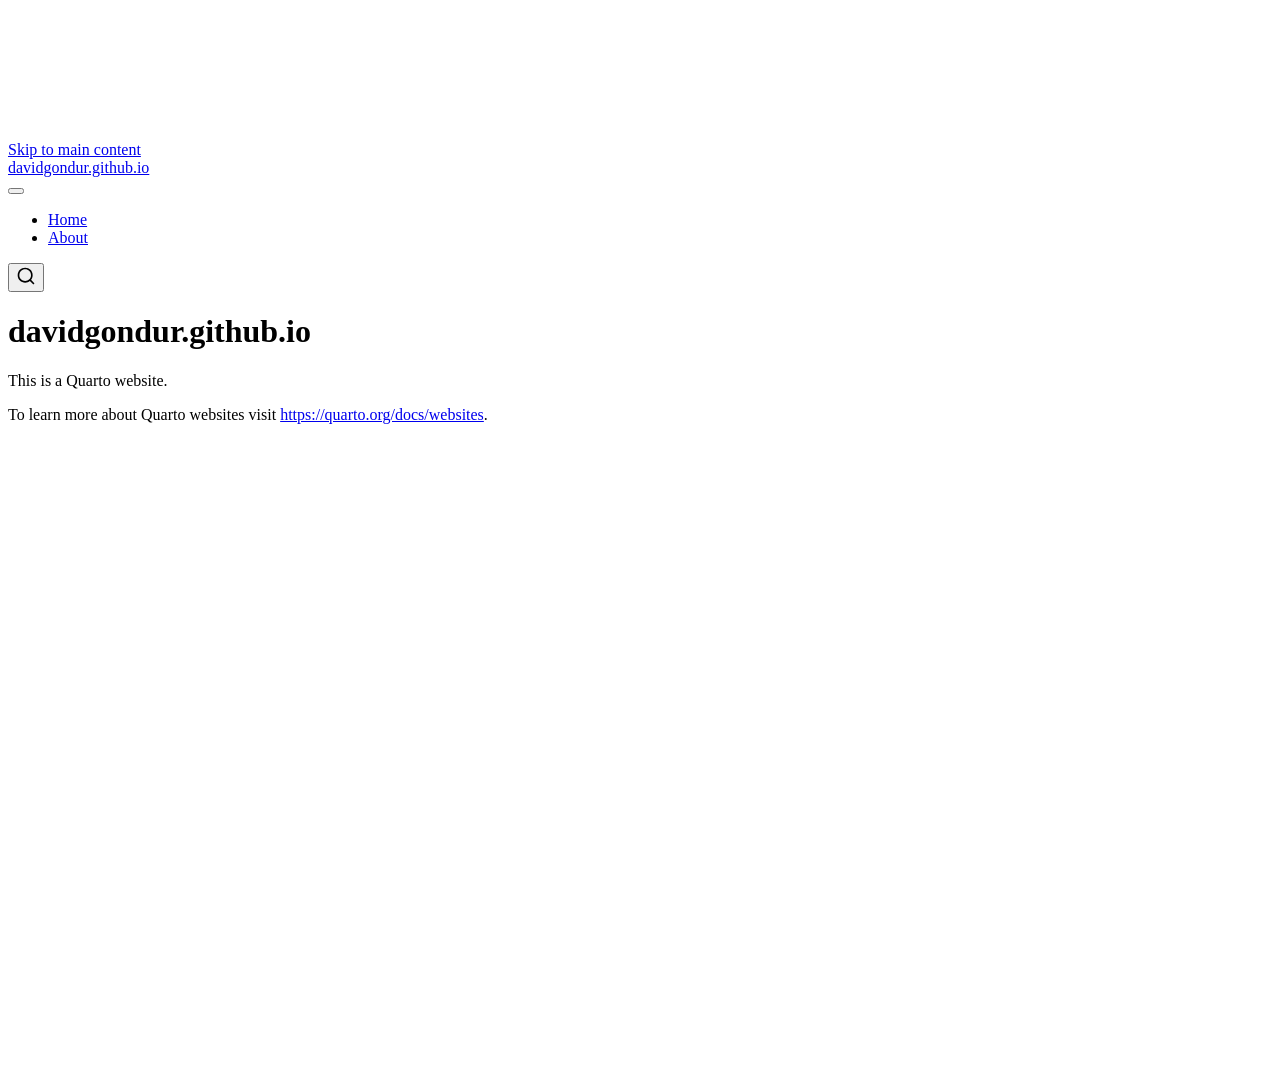
==== index.html @ 64de1daa "Built site for gh-pages" ====
<!DOCTYPE html>
<html xmlns="http://www.w3.org/1999/xhtml" lang="en" xml:lang="en"><head>

<meta charset="utf-8">
<meta name="generator" content="quarto-1.11.9">

<meta name="viewport" content="width=device-width, initial-scale=1.0, user-scalable=yes">


<title>davidgondur.github.io</title>
<style>
/* Default styles provided by pandoc.
** See https://pandoc.org/MANUAL.html#variables-for-html for config info.
*/
span.smallcaps{font-variant: small-caps;}
div.columns{display: flex; gap: 1.5em;}
div.column{flex: auto;}
@media screen {
div.columns{gap: min(4vw, 1.5em);}
div.column{overflow-x: auto;}
}
div.hanging-indent{margin-left: 1.5em; text-indent: -1.5em;}
ul.task-list{list-style: none;}
ul.task-list li input[type="checkbox"] {
  width: 0.8em;
  margin: 0 0.8em 0.2em -1em; /* quarto-specific, see https://github.com/quarto-dev/quarto-cli/issues/4556 */ 
  vertical-align: middle;
}
</style>


<script src="site_libs/quarto-nav/quarto-nav.js"></script>
<script src="site_libs/quarto-nav/headroom.min.js"></script>
<script src="site_libs/clipboard/clipboard.min.js"></script>
<script src="site_libs/quarto-search/autocomplete.umd.js"></script>
<script src="site_libs/quarto-search/fuse.min.js"></script>
<script src="site_libs/quarto-search/quarto-search.js"></script>
<meta name="quarto:offset" content="./">
<script src="site_libs/quarto-html/quarto.js" type="module"></script>
<script src="site_libs/quarto-html/tabsets/tabsets.js" type="module"></script>
<script src="site_libs/quarto-html/scrollable-regions/scrollable-regions.js" type="module"></script>
<script src="site_libs/quarto-html/popper.min.js"></script>
<script src="site_libs/quarto-html/tippy.umd.min.js"></script>
<script src="site_libs/quarto-html/anchor.min.js"></script>
<link href="site_libs/quarto-html/tippy.css" rel="stylesheet">
<link href="site_libs/quarto-html/quarto-syntax-highlighting-63b5708e65d6cd79cd7618c58d0c21e7.css" rel="stylesheet" id="quarto-text-highlighting-styles">
<script src="site_libs/bootstrap/bootstrap.min.js"></script>
<link href="site_libs/bootstrap/bootstrap-icons.css" rel="stylesheet">
<link href="site_libs/bootstrap/bootstrap-48eea8e06ff06eb442a2daacfce5ac08.min.css" rel="stylesheet" append-hash="true" id="quarto-bootstrap" data-mode="light">
<script id="quarto-search-options" type="application/json">{
  "location": "navbar",
  "copy-button": false,
  "collapse-after": 3,
  "panel-placement": "end",
  "type": "overlay",
  "limit": 50,
  "keyboard-shortcut": [
    "f",
    "/",
    "s"
  ],
  "show-item-context": false,
  "language": {
    "search-no-results-text": "No results",
    "search-matching-documents-text": "matching documents",
    "search-copy-link-title": "Copy link to search",
    "search-hide-matches-text": "Hide additional matches",
    "search-more-match-text": "more match in this document",
    "search-more-matches-text": "more matches in this document",
    "search-clear-button-title": "Clear",
    "search-text-placeholder": "",
    "search-detached-cancel-button-title": "Cancel",
    "search-submit-button-title": "Submit",
    "search-label": "Search"
  }
}</script>


<link rel="stylesheet" href="styles.css">
</head>

<body class="nav-fixed quarto-light"><a id="quarto-skip-link" class="visually-hidden-focusable" href="#quarto-document-content">Skip to main content</a>

<div id="quarto-search-results"></div>
  <header id="quarto-header" class="headroom fixed-top">
    <nav class="navbar navbar-expand-lg " data-bs-theme="dark" aria-label="Site">
      <div class="navbar-container container-fluid">
      <div class="navbar-brand-container mx-auto">
    <a class="navbar-brand" href="./index.html">
    <span class="navbar-title">davidgondur.github.io</span>
    </a>
  </div>
          <button class="navbar-toggler" type="button" data-bs-toggle="collapse" data-bs-target="#navbarCollapse" aria-controls="navbarCollapse" aria-expanded="false" aria-label="Toggle navigation" onclick="if (window.quartoToggleHeadroom) { window.quartoToggleHeadroom(); }">
  <span class="navbar-toggler-icon"></span>
</button>
          <div class="collapse navbar-collapse" id="navbarCollapse">
            <ul class="navbar-nav navbar-nav-scroll me-auto">
  <li class="nav-item">
    <a class="nav-link active" href="./index.html" aria-current="page"> 
<span class="menu-text">Home</span></a>
  </li>  
  <li class="nav-item">
    <a class="nav-link" href="./about.html"> 
<span class="menu-text">About</span></a>
  </li>  
</ul>
          </div> <!-- /navcollapse -->
            <div class="quarto-navbar-tools">
</div>
            <div id="quarto-search" class="" title="Search"></div>
      </div> <!-- /container-fluid -->
    </nav>
</header>
<!-- content -->
<div id="quarto-content" class="quarto-container page-columns page-rows-contents page-layout-article page-navbar">
<!-- sidebar -->
<!-- margin-sidebar -->
    <div id="quarto-margin-sidebar" class="sidebar margin-sidebar zindex-bottom">
        
    </div>
<!-- main -->
<main class="content" id="quarto-document-content" tabindex="-1">

<header id="title-block-header" class="quarto-title-block default">
<div class="quarto-title">
<h1 class="title">davidgondur.github.io</h1>
</div>



<div class="quarto-title-meta">

    
  
    
  </div>
  


</header>


<p>This is a Quarto website.</p>
<p>To learn more about Quarto websites visit <a href="https://quarto.org/docs/websites" class="uri">https://quarto.org/docs/websites</a>.</p>



</main> <!-- /main -->
<script id="quarto-html-after-body" type="application/javascript">
  window.document.addEventListener("DOMContentLoaded", function (event) {
    const icon = "";
    const anchorJS = new window.AnchorJS();
    anchorJS.options = {
      placement: 'right',
      icon: icon
    };
    anchorJS.add('.anchored');
    const isCodeAnnotation = (el) => {
      for (const clz of el.classList) {
        if (clz.startsWith('code-annotation-')) {                     
          return true;
        }
      }
      return false;
    }
    const onCopySuccess = function(e) {
      // button target
      const button = e.trigger;
      // don't keep focus
      button.blur();
      // flash "checked"
      button.classList.add('code-copy-button-checked');
      var currentTitle = button.getAttribute("title");
      button.setAttribute("title", "Copied!");
      let tooltip;
      if (window.bootstrap) {
        button.setAttribute("data-bs-toggle", "tooltip");
        button.setAttribute("data-bs-placement", "left");
        button.setAttribute("data-bs-title", "Copied!");
        tooltip = new bootstrap.Tooltip(button, 
          { trigger: "manual", 
            customClass: "code-copy-button-tooltip",
            offset: [0, -8]});
        tooltip.show();    
      }
      setTimeout(function() {
        if (tooltip) {
          tooltip.hide();
          button.removeAttribute("data-bs-title");
          button.removeAttribute("data-bs-toggle");
          button.removeAttribute("data-bs-placement");
        }
        button.setAttribute("title", currentTitle);
        button.classList.remove('code-copy-button-checked');
      }, 1000);
      // clear code selection
      e.clearSelection();
    }
    const getTextToCopy = function(trigger) {
      const outerScaffold = trigger.parentElement.cloneNode(true);
      const codeEl = outerScaffold.querySelector('code');
      for (const childEl of codeEl.children) {
        if (isCodeAnnotation(childEl)) {
          childEl.remove();
        }
      }
      return codeEl.innerText;
    }
    const clipboard = new window.ClipboardJS('.code-copy-button:not([data-in-quarto-modal])', {
      text: getTextToCopy
    });
    clipboard.on('success', onCopySuccess);
    if (window.document.getElementById('quarto-embedded-source-code-modal')) {
      const clipboardModal = new window.ClipboardJS('.code-copy-button[data-in-quarto-modal]', {
        text: getTextToCopy,
        container: window.document.getElementById('quarto-embedded-source-code-modal')
      });
      clipboardModal.on('success', onCopySuccess);
    }
      var localhostRegex = new RegExp(/^(?:http|https):\/\/localhost\:?[0-9]*\//);
      var mailtoRegex = new RegExp(/^mailto:/);
        var filterRegex = new RegExp("https:\/\/davidgondur\.github\.io\/");
      var isInternal = (href) => {
          return filterRegex.test(href) || localhostRegex.test(href) || mailtoRegex.test(href);
      }
      // Inspect non-navigation links and adorn them if external
      window.quartoDecorateExternalLinks = function (root) {
     var links = (root || window.document).querySelectorAll('a[href]:not(.nav-link):not(.navbar-brand):not(.toc-action):not(.sidebar-link):not(.sidebar-item-toggle):not(.pagination-link):not(.no-external):not([aria-hidden]):not(.dropdown-item):not(.quarto-navigation-tool):not(.about-link)');
      for (var i=0; i<links.length; i++) {
        const link = links[i];
        if (!isInternal(link.href)) {
          // undo the damage that might have been done by quarto-nav.js in the case of
          // links that we want to consider external
          if (link.dataset.originalHref !== undefined) {
            link.href = link.dataset.originalHref;
          }
          if (!link.classList.contains('no-external-icon')) {
          }
        }
      }
      };
      window.quartoDecorateExternalLinks(window.document);
    // Esc closes the popup (WCAG 1.4.13) and focus leaving both trigger and
    // popup closes it (WCAG 2.4.11); tippy handles neither for interactive popups.
    const hideOnEscAndFocusOut = {
      name: 'hideOnEscAndFocusOut',
      defaultValue: true,
      fn(instance) {
        const dismiss = () => {
          // A show scheduled by the trigger delay would otherwise reopen it
          instance.clearDelayTimeouts();
          instance.hide();
        };
        const onKeyDown = (event) => {
          if (event.key !== 'Escape') {
            return;
          }
          // Keep Esc from also reaching page handlers (e.g. reveal.js overview),
          // except an open reveal.js slide menu, which Esc should close too.
          // The menu handles keys only when its keyboard option is on.
          const menuHandlesEsc = window.Reveal?.getPlugin?.('menu')?.isOpen() &&
            window.Reveal.getConfig().menu?.keyboard !== false;
          if (!menuHandlesEsc) {
            event.stopPropagation();
          }
          if (instance.popper.contains(window.document.activeElement)) {
            // Disabled while refocusing so the focus trigger does not reopen it
            instance.disable();
            instance.reference.focus();
            instance.enable();
          }
          dismiss();
        };
        const onFocusOut = (event) => {
          const target = event.relatedTarget;
          if (target && !instance.reference.contains(target) &&
              !instance.popper.contains(target)) {
            dismiss();
          }
        };
        // On the trigger too: a click trigger (code-annotations: select) has no
        // blur handling. Attached for the instance's lifetime so leaving the
        // trigger also cancels a show still pending on the trigger delay.
        instance.reference.addEventListener('focusout', onFocusOut);
        return {
          onShow() {
            window.document.addEventListener('keydown', onKeyDown, true);
            instance.popper.addEventListener('focusout', onFocusOut);
          },
          onHide() {
            window.document.removeEventListener('keydown', onKeyDown, true);
            instance.popper.removeEventListener('focusout', onFocusOut);
          },
          onDestroy() {
            instance.reference.removeEventListener('focusout', onFocusOut);
          },
        };
      },
    };
    function tippyHover(el, contentFn, onTriggerFn, onUntriggerFn) {
      const config = {
        allowHTML: true,
        maxWidth: 500,
        delay: 100,
        arrow: false,
        appendTo: function(el) {
            return el.parentElement;
        },
        interactive: true,
        interactiveBorder: 10,
        theme: 'quarto',
        placement: 'bottom-start',
        plugins: [hideOnEscAndFocusOut],
      };
      if (contentFn) {
        config.content = contentFn;
      }
      if (onTriggerFn) {
        config.onTrigger = onTriggerFn;
      }
      if (onUntriggerFn) {
        config.onUntrigger = onUntriggerFn;
      }
      window.tippy(el, config); 
    }
    const noterefs = window.document.querySelectorAll('a[role="doc-noteref"]');
    for (var i=0; i<noterefs.length; i++) {
      const ref = noterefs[i];
      tippyHover(ref, function() {
        // use id or data attribute instead here
        let href = ref.getAttribute('data-footnote-href') || ref.getAttribute('href');
        try { href = new URL(href).hash; } catch {}
        const id = href.replace(/^#\/?/, "");
        const note = window.document.getElementById(id);
        if (note) {
          return note.innerHTML;
        } else {
          return "";
        }
      });
    }
    const xrefs = window.document.querySelectorAll('a.quarto-xref');
    const processXRef = (id, note) => {
      // Strip column container classes
      const stripColumnClz = (el) => {
        el.classList.remove("page-full", "page-columns");
        if (el.children) {
          for (const child of el.children) {
            stripColumnClz(child);
          }
        }
      }
      stripColumnClz(note)
      if (id === null || id.startsWith('sec-')) {
        // Special case sections, only their first couple elements
        const container = document.createElement("div");
        if (note.children && note.children.length > 2) {
          container.appendChild(note.children[0].cloneNode(true));
          for (let i = 1; i < note.children.length; i++) {
            const child = note.children[i];
            if (child.tagName === "P" && child.innerText === "") {
              continue;
            } else {
              container.appendChild(child.cloneNode(true));
              break;
            }
          }
          if (window.Quarto?.typesetMath) {
            window.Quarto.typesetMath(container);
          }
          return container.innerHTML
        } else {
          if (window.Quarto?.typesetMath) {
            window.Quarto.typesetMath(note);
          }
          return note.innerHTML;
        }
      } else {
        // Remove any anchor links if they are present
        const anchorLink = note.querySelector('a.anchorjs-link');
        if (anchorLink) {
          anchorLink.remove();
        }
        if (window.Quarto?.typesetMath) {
          window.Quarto.typesetMath(note);
        }
        if (note.classList.contains("callout")) {
          return note.outerHTML;
        } else {
          return note.innerHTML;
        }
      }
    }
    for (var i=0; i<xrefs.length; i++) {
      const xref = xrefs[i];
      tippyHover(xref, undefined, function(instance) {
        instance.disable();
        let url = xref.getAttribute('href');
        let hash = undefined; 
        if (url.startsWith('#')) {
          hash = url;
        } else {
          try { hash = new URL(url).hash; } catch {}
        }
        if (hash) {
          const id = hash.replace(/^#\/?/, "");
          const note = window.document.getElementById(id);
          if (note !== null) {
            try {
              const html = processXRef(id, note.cloneNode(true));
              instance.setContent(html);
            } finally {
              instance.enable();
              instance.show();
            }
          } else {
            // See if we can fetch this
            fetch(url.split('#')[0])
            .then(res => res.text())
            .then(html => {
              const parser = new DOMParser();
              const htmlDoc = parser.parseFromString(html, "text/html");
              const note = htmlDoc.getElementById(id);
              if (note !== null) {
                const html = processXRef(id, note);
                instance.setContent(html);
              } 
            }).finally(() => {
              instance.enable();
              instance.show();
            });
          }
        } else {
          // See if we can fetch a full url (with no hash to target)
          // This is a special case and we should probably do some content thinning / targeting
          fetch(url)
          .then(res => res.text())
          .then(html => {
            const parser = new DOMParser();
            const htmlDoc = parser.parseFromString(html, "text/html");
            const note = htmlDoc.querySelector('main.content');
            if (note !== null) {
              // This should only happen for chapter cross references
              // (since there is no id in the URL)
              // remove the first header
              if (note.children.length > 0 && note.children[0].tagName === "HEADER") {
                note.children[0].remove();
              }
              const html = processXRef(null, note);
              instance.setContent(html);
            } 
          }).finally(() => {
            instance.enable();
            instance.show();
          });
        }
      }, function(instance) {
      });
    }
        let selectedAnnoteEl;
        const selectorForAnnotation = ( cell, annotation) => {
          let cellAttr = 'data-code-cell="' + cell + '"';
          let lineAttr = 'data-code-annotation="' +  annotation + '"';
          const selector = 'span[' + cellAttr + '][' + lineAttr + ']';
          return selector;
        }
        const selectCodeLines = (annoteEl) => {
          const doc = window.document;
          const targetCell = annoteEl.getAttribute("data-target-cell");
          const targetAnnotation = annoteEl.getAttribute("data-target-annotation");
          const annoteSpan = window.document.querySelector(selectorForAnnotation(targetCell, targetAnnotation));
          const lines = annoteSpan.getAttribute("data-code-lines").split(",");
          const lineIds = lines.map((line) => {
            return targetCell + "-" + line;
          })
          // Each band is positioned against its own containing block, which is
          // not the offsetParent of the lines, so place it from client rects.
          const placeBand = (band, firstEl, lastEl, codeBlock) => {
            const container = band.offsetParent;
            if (container === null) {
              return;
            }
            const containerRect = container.getBoundingClientRect();
            // Reveal.js scales slides with a transform, so convert client
            // pixels back to the CSS pixels of the container.
            const scale = containerRect.height / container.offsetHeight || 1;
            const firstRect = firstEl.getBoundingClientRect();
            const lastRect = lastEl.getBoundingClientRect();
            const top = (firstRect.top - containerRect.top) / scale - container.clientTop + container.scrollTop;
            const height = (lastRect.bottom - firstRect.top) / scale;
            band.style.top = top - 2 + "px";
            band.style.height = height + 4 + "px";
            if (codeBlock) {
              // Without the copy button wrapper, the containing block is wider
              // than the code block, so span the code block explicitly.
              const blockRect = codeBlock.getBoundingClientRect();
              band.style.left = (blockRect.left - containerRect.left) / scale - container.clientLeft + container.scrollLeft + "px";
              band.style.width = blockRect.width / scale + "px";
            }
          };
          if (lineIds.length > 0) {
            const el = window.document.getElementById(lineIds[0]);
            const lastEl = window.document.getElementById(lineIds[lineIds.length - 1]);
            const parent = el.parentElement.parentElement;
            // cook up a div (if necessary) and position it
            let div = window.document.getElementById("code-annotation-line-highlight");
            if (div === null) {
              div = window.document.createElement("div");
              div.setAttribute("id", "code-annotation-line-highlight");
              div.style.position = 'absolute';
              parent.appendChild(div);
            }
            placeBand(div, el, lastEl, parent.closest("div.sourceCode") || parent);
            let gutterDiv = window.document.getElementById("code-annotation-line-highlight-gutter");
            if (gutterDiv === null) {
              gutterDiv = window.document.createElement("div");
              gutterDiv.setAttribute("id", "code-annotation-line-highlight-gutter");
              gutterDiv.style.position = 'absolute';
              const codeCell = window.document.getElementById(targetCell);
              const gutter = codeCell.querySelector('.code-annotation-gutter');
              gutter.appendChild(gutterDiv);
            }
            placeBand(gutterDiv, el, lastEl);
            selectedAnnoteEl = annoteEl;
          }
        };
        const unselectCodeLines = () => {
          const elementsIds = ["code-annotation-line-highlight", "code-annotation-line-highlight-gutter"];
          elementsIds.forEach((elId) => {
            const div = window.document.getElementById(elId);
            if (div) {
              div.remove();
            }
          });
          selectedAnnoteEl = undefined;
        };
          // Handle positioning of the toggle
      window.addEventListener(
        "resize",
        throttle(() => {
          elRect = undefined;
          if (selectedAnnoteEl) {
            selectCodeLines(selectedAnnoteEl);
          }
        }, 10)
      );
      function throttle(fn, ms) {
      let throttle = false;
      let timer;
        return (...args) => {
          if(!throttle) { // first call gets through
              fn.apply(this, args);
              throttle = true;
          } else { // all the others get throttled
              if(timer) clearTimeout(timer); // cancel #2
              timer = setTimeout(() => {
                fn.apply(this, args);
                timer = throttle = false;
              }, ms);
          }
        };
      }
        // Attach click handler to the DT
        const annoteDls = window.document.querySelectorAll('dt[data-target-cell]');
        for (const annoteDlNode of annoteDls) {
          annoteDlNode.addEventListener('click', (event) => {
            const clickedEl = event.target;
            if (clickedEl !== selectedAnnoteEl) {
              unselectCodeLines();
              const activeEl = window.document.querySelector('dt[data-target-cell].code-annotation-active');
              if (activeEl) {
                activeEl.classList.remove('code-annotation-active');
              }
              selectCodeLines(clickedEl);
              clickedEl.classList.add('code-annotation-active');
            } else {
              // Unselect the line
              unselectCodeLines();
              clickedEl.classList.remove('code-annotation-active');
            }
          });
        }
    const findCites = (el) => {
      const parentEl = el.parentElement;
      if (parentEl) {
        const cites = parentEl.dataset.cites;
        if (cites) {
          return {
            el,
            cites: cites.split(' ')
          };
        } else {
          return findCites(el.parentElement)
        }
      } else {
        return undefined;
      }
    };
    var bibliorefs = window.document.querySelectorAll('a[role="doc-biblioref"]');
    for (var i=0; i<bibliorefs.length; i++) {
      const ref = bibliorefs[i];
      const citeInfo = findCites(ref);
      if (citeInfo) {
        tippyHover(citeInfo.el, function() {
          var popup = window.document.createElement('div');
          citeInfo.cites.forEach(function(cite) {
            var citeDiv = window.document.createElement('div');
            citeDiv.classList.add('hanging-indent');
            citeDiv.classList.add('csl-entry');
            var biblioDiv = window.document.getElementById('ref-' + cite);
            if (biblioDiv) {
              citeDiv.innerHTML = biblioDiv.innerHTML;
            }
            popup.appendChild(citeDiv);
          });
          return popup.innerHTML;
        });
      }
    }
  });
  </script>
  <script type="application/javascript">
  window.quartoScrollableRegionsLabels = {"code":"Scrollable code","output":"Scrollable output"};
  </script>
</div> <!-- /content -->




</body></html>
---- site_libs/quarto-html/tippy.css ----
.tippy-box[data-animation=fade][data-state=hidden]{opacity:0}[data-tippy-root]{max-width:calc(100vw - 10px)}.tippy-box{position:relative;background-color:#333;color:#fff;border-radius:4px;font-size:14px;line-height:1.4;white-space:normal;outline:0;transition-property:transform,visibility,opacity}.tippy-box[data-placement^=top]>.tippy-arrow{bottom:0}.tippy-box[data-placement^=top]>.tippy-arrow:before{bottom:-7px;left:0;border-width:8px 8px 0;border-top-color:initial;transform-origin:center top}.tippy-box[data-placement^=bottom]>.tippy-arrow{top:0}.tippy-box[data-placement^=bottom]>.tippy-arrow:before{top:-7px;left:0;border-width:0 8px 8px;border-bottom-color:initial;transform-origin:center bottom}.tippy-box[data-placement^=left]>.tippy-arrow{right:0}.tippy-box[data-placement^=left]>.tippy-arrow:before{border-width:8px 0 8px 8px;border-left-color:initial;right:-7px;transform-origin:center left}.tippy-box[data-placement^=right]>.tippy-arrow{left:0}.tippy-box[data-placement^=right]>.tippy-arrow:before{left:-7px;border-width:8px 8px 8px 0;border-right-color:initial;transform-origin:center right}.tippy-box[data-inertia][data-state=visible]{transition-timing-function:cubic-bezier(.54,1.5,.38,1.11)}.tippy-arrow{width:16px;height:16px;color:#333}.tippy-arrow:before{content:"";position:absolute;border-color:transparent;border-style:solid}.tippy-content{position:relative;padding:5px 9px;z-index:1}
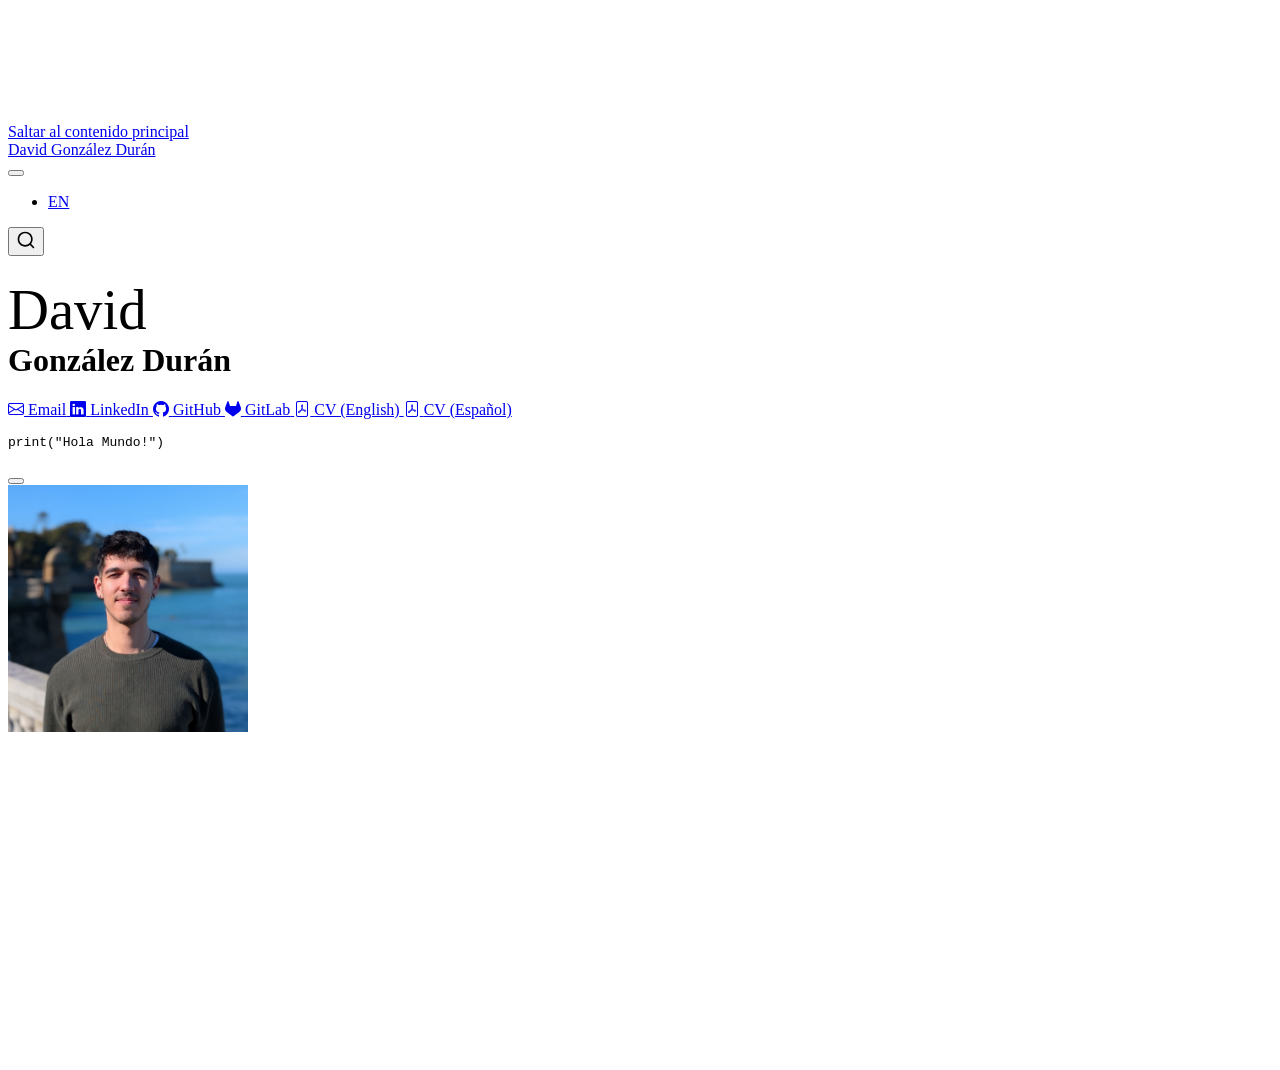
==== commit 1451e38f: "Built site for gh-pages" ====
--- a/index.html
+++ b/index.html
@@ -1,5 +1,5 @@
 <!DOCTYPE html>
-<html xmlns="http://www.w3.org/1999/xhtml" lang="en" xml:lang="en"><head>
+<html xmlns="http://www.w3.org/1999/xhtml" lang="es" xml:lang="es"><head>
 
 <meta charset="utf-8">
 <meta name="generator" content="quarto-1.11.9">
@@ -7,7 +7,7 @@
 <meta name="viewport" content="width=device-width, initial-scale=1.0, user-scalable=yes">
 
 
-<title>davidgondur.github.io</title>
+<title>David González Durán</title>
 <style>
 /* Default styles provided by pandoc.
 ** See https://pandoc.org/MANUAL.html#variables-for-html for config info.
@@ -26,6 +26,41 @@
   margin: 0 0.8em 0.2em -1em; /* quarto-specific, see https://github.com/quarto-dev/quarto-cli/issues/4556 */ 
   vertical-align: middle;
 }
+/* CSS for syntax highlighting */
+html { -webkit-text-size-adjust: 100%; }
+pre > code.sourceCode { white-space: pre; position: relative; }
+pre > code.sourceCode > span { display: inline-block; line-height: 1.25; }
+pre > code.sourceCode > span:empty { height: 1.2em; }
+.sourceCode { overflow: visible; }
+code.sourceCode > span { color: inherit; text-decoration: inherit; }
+div.sourceCode { margin: 1em 0; }
+pre.sourceCode { margin: 0; }
+@media screen {
+div.sourceCode { overflow: auto; }
+}
+@media print {
+pre > code.sourceCode { white-space: pre-wrap; }
+pre > code.sourceCode > span { text-indent: -5em; padding-left: 5em; }
+}
+pre.numberSource code
+  { counter-reset: source-line 0; }
+pre.numberSource code > span
+  { position: relative; left: -4em; counter-increment: source-line; }
+pre.numberSource code > span > a:first-child::before
+  { content: counter(source-line);
+    position: relative; left: -1em; text-align: right; vertical-align: baseline;
+    border: none; display: inline-block;
+    -webkit-touch-callout: none; -webkit-user-select: none;
+    -khtml-user-select: none; -moz-user-select: none;
+    -ms-user-select: none; user-select: none;
+    padding: 0 4px; width: 4em;
+  }
+pre.numberSource { margin-left: 3em;  padding-left: 4px; }
+div.sourceCode
+  {   }
+@media screen {
+pre > code.sourceCode > span > a:first-child::before { text-decoration: underline; }
+}
 </style>
 
 
@@ -41,7 +76,6 @@
 <script src="site_libs/quarto-html/scrollable-regions/scrollable-regions.js" type="module"></script>
 <script src="site_libs/quarto-html/popper.min.js"></script>
 <script src="site_libs/quarto-html/tippy.umd.min.js"></script>
-<script src="site_libs/quarto-html/anchor.min.js"></script>
 <link href="site_libs/quarto-html/tippy.css" rel="stylesheet">
 <link href="site_libs/quarto-html/quarto-syntax-highlighting-63b5708e65d6cd79cd7618c58d0c21e7.css" rel="stylesheet" id="quarto-text-highlighting-styles">
 <script src="site_libs/bootstrap/bootstrap.min.js"></script>
@@ -61,53 +95,52 @@
   ],
   "show-item-context": false,
   "language": {
-    "search-no-results-text": "No results",
-    "search-matching-documents-text": "matching documents",
-    "search-copy-link-title": "Copy link to search",
-    "search-hide-matches-text": "Hide additional matches",
-    "search-more-match-text": "more match in this document",
-    "search-more-matches-text": "more matches in this document",
-    "search-clear-button-title": "Clear",
+    "search-no-results-text": "No se han encontrado resultados",
+    "search-matching-documents-text": "documentos encontrados",
+    "search-copy-link-title": "Copiar el enlace en la búsqueda",
+    "search-hide-matches-text": "Ocultar resultados adicionales",
+    "search-more-match-text": "resultado adicional en este documento",
+    "search-more-matches-text": "resultados adicionales en este documento",
+    "search-clear-button-title": "Borrar",
     "search-text-placeholder": "",
-    "search-detached-cancel-button-title": "Cancel",
-    "search-submit-button-title": "Submit",
-    "search-label": "Search"
+    "search-detached-cancel-button-title": "Cancelar",
+    "search-submit-button-title": "Enviar",
+    "search-label": "Buscar"
   }
 }</script>
 
 
 <link rel="stylesheet" href="styles.css">
+<link rel="alternate" hreflang="es" href="https://davidgondur.github.io/">
+<link rel="alternate" hreflang="en" href="https://davidgondur.github.io/en/">
+<link rel="alternate" hreflang="x-default" href="https://davidgondur.github.io/">
 </head>
 
-<body class="nav-fixed quarto-light"><a id="quarto-skip-link" class="visually-hidden-focusable" href="#quarto-document-content">Skip to main content</a>
+<body class="nav-fixed fullcontent quarto-light"><a id="quarto-skip-link" class="visually-hidden-focusable" href="#quarto-document-content">Saltar al contenido principal</a>
 
 <div id="quarto-search-results"></div>
   <header id="quarto-header" class="headroom fixed-top">
-    <nav class="navbar navbar-expand-lg " data-bs-theme="dark" aria-label="Site">
+    <nav class="navbar navbar-expand-lg " data-bs-theme="dark" aria-label="Sitio web">
       <div class="navbar-container container-fluid">
       <div class="navbar-brand-container mx-auto">
     <a class="navbar-brand" href="./index.html">
-    <span class="navbar-title">davidgondur.github.io</span>
+    <span class="navbar-title">David González Durán</span>
     </a>
   </div>
-          <button class="navbar-toggler" type="button" data-bs-toggle="collapse" data-bs-target="#navbarCollapse" aria-controls="navbarCollapse" aria-expanded="false" aria-label="Toggle navigation" onclick="if (window.quartoToggleHeadroom) { window.quartoToggleHeadroom(); }">
+          <button class="navbar-toggler" type="button" data-bs-toggle="collapse" data-bs-target="#navbarCollapse" aria-controls="navbarCollapse" aria-expanded="false" aria-label="Navegación de palanca" onclick="if (window.quartoToggleHeadroom) { window.quartoToggleHeadroom(); }">
   <span class="navbar-toggler-icon"></span>
 </button>
           <div class="collapse navbar-collapse" id="navbarCollapse">
-            <ul class="navbar-nav navbar-nav-scroll me-auto">
+            <ul class="navbar-nav navbar-nav-scroll ms-auto">
   <li class="nav-item">
-    <a class="nav-link active" href="./index.html" aria-current="page"> 
-<span class="menu-text">Home</span></a>
-  </li>  
-  <li class="nav-item">
-    <a class="nav-link" href="./about.html"> 
-<span class="menu-text">About</span></a>
+    <a class="nav-link" href="./en/" hreflang="en" lang="en" title="View in English" aria-label="View in English"> 
+<span class="menu-text">EN</span></a>
   </li>  
 </ul>
           </div> <!-- /navcollapse -->
             <div class="quarto-navbar-tools">
 </div>
-            <div id="quarto-search" class="" title="Search"></div>
+            <div id="quarto-search" class="" title="Buscar"></div>
       </div> <!-- /container-fluid -->
     </nav>
 </header>
@@ -115,46 +148,56 @@
 <div id="quarto-content" class="quarto-container page-columns page-rows-contents page-layout-article page-navbar">
 <!-- sidebar -->
 <!-- margin-sidebar -->
-    <div id="quarto-margin-sidebar" class="sidebar margin-sidebar zindex-bottom">
-        
+    
+<!-- main -->
+<div class="quarto-about-solana column-body">
+  <div class="about-entity">
+    <div class="entity-contents">
+      <header id="title-block-header" class="quarto-title-block default">
+<div class="quarto-title">
+<h1 class="title"><span style="font-weight: 400; font-size: 1.5cm; display: block;">David</span> González Durán</h1>
+</div>
+<div class="quarto-title-meta">
+  </div>
+</header> <div class="about-links">
+  <a href="mailto:davidgondur@protonmail.com" class="about-link" rel="" target="">
+    <i class="bi bi-envelope"></i>
+     <span class="about-link-text">Email</span>
+  </a>
+  <a href="https://www.linkedin.com/in/davidgondur/" class="about-link" rel="" target="">
+    <i class="bi bi-linkedin"></i>
+     <span class="about-link-text">LinkedIn</span>
+  </a>
+  <a href="https://github.com/davidgondur" class="about-link" rel="" target="">
+    <i class="bi bi-github"></i>
+     <span class="about-link-text">GitHub</span>
+  </a>
+  <a href="https://gitlab.com/davidgondur" class="about-link" rel="" target="">
+    <i class="bi bi-gitlab"></i>
+     <span class="about-link-text">GitLab</span>
+  </a>
+  <a href="/assets/documents/cv-en.pdf" class="about-link" rel="" target="">
+    <i class="bi bi-file-pdf"></i>
+     <span class="about-link-text">CV (English)</span>
+  </a>
+  <a href="/assets/documents/cv-es.pdf" class="about-link" rel="" target="">
+    <i class="bi bi-file-pdf"></i>
+     <span class="about-link-text">CV (Español)</span>
+  </a>
+</div>
+      <div class="about-contents"><main class="content" id="quarto-document-content" tabindex="-1">
+<div class="code-copy-outer-scaffold"><div class="sourceCode" id="cb1"><pre class="sourceCode python code-with-copy"><code class="sourceCode python"><span id="cb1-1"><a href="#cb1-1" aria-hidden="true" tabindex="-1"></a><span class="bu">print</span>(<span class="st">"Hola Mundo!"</span>)</span></code></pre></div><button title="Copiar al portapapeles" class="code-copy-button"><i class="bi"></i></button></div>
+
+
+</main></div>
     </div>
-<!-- main -->
-<main class="content" id="quarto-document-content" tabindex="-1">
-
-<header id="title-block-header" class="quarto-title-block default">
-<div class="quarto-title">
-<h1 class="title">davidgondur.github.io</h1>
+    <img src="assets/images/profile_pic.jpg" class="about-image
+  rounded " style="width: 15em;">
+  </div>
 </div>
-
-
-
-<div class="quarto-title-meta">
-
-    
-  
-    
-  </div>
-  
-
-
-</header>
-
-
-<p>This is a Quarto website.</p>
-<p>To learn more about Quarto websites visit <a href="https://quarto.org/docs/websites" class="uri">https://quarto.org/docs/websites</a>.</p>
-
-
-
-</main> <!-- /main -->
+ <!-- /main -->
 <script id="quarto-html-after-body" type="application/javascript">
   window.document.addEventListener("DOMContentLoaded", function (event) {
-    const icon = "";
-    const anchorJS = new window.AnchorJS();
-    anchorJS.options = {
-      placement: 'right',
-      icon: icon
-    };
-    anchorJS.add('.anchored');
     const isCodeAnnotation = (el) => {
       for (const clz of el.classList) {
         if (clz.startsWith('code-annotation-')) {                     
@@ -171,12 +214,12 @@
       // flash "checked"
       button.classList.add('code-copy-button-checked');
       var currentTitle = button.getAttribute("title");
-      button.setAttribute("title", "Copied!");
+      button.setAttribute("title", "Copiado");
       let tooltip;
       if (window.bootstrap) {
         button.setAttribute("data-bs-toggle", "tooltip");
         button.setAttribute("data-bs-placement", "left");
-        button.setAttribute("data-bs-title", "Copied!");
+        button.setAttribute("data-bs-title", "Copiado");
         tooltip = new bootstrap.Tooltip(button, 
           { trigger: "manual", 
             customClass: "code-copy-button-tooltip",
@@ -219,7 +262,7 @@
     }
       var localhostRegex = new RegExp(/^(?:http|https):\/\/localhost\:?[0-9]*\//);
       var mailtoRegex = new RegExp(/^mailto:/);
-        var filterRegex = new RegExp("https:\/\/davidgondur\.github\.io\/");
+        var filterRegex = new RegExp("https:\/\/davidgondur\.github\.io");
       var isInternal = (href) => {
           return filterRegex.test(href) || localhostRegex.test(href) || mailtoRegex.test(href);
       }
@@ -620,7 +663,7 @@
   });
   </script>
   <script type="application/javascript">
-  window.quartoScrollableRegionsLabels = {"code":"Scrollable code","output":"Scrollable output"};
+  window.quartoScrollableRegionsLabels = {"code":"Código desplazable","output":"Salida desplazable"};
   </script>
 </div> <!-- /content -->
 
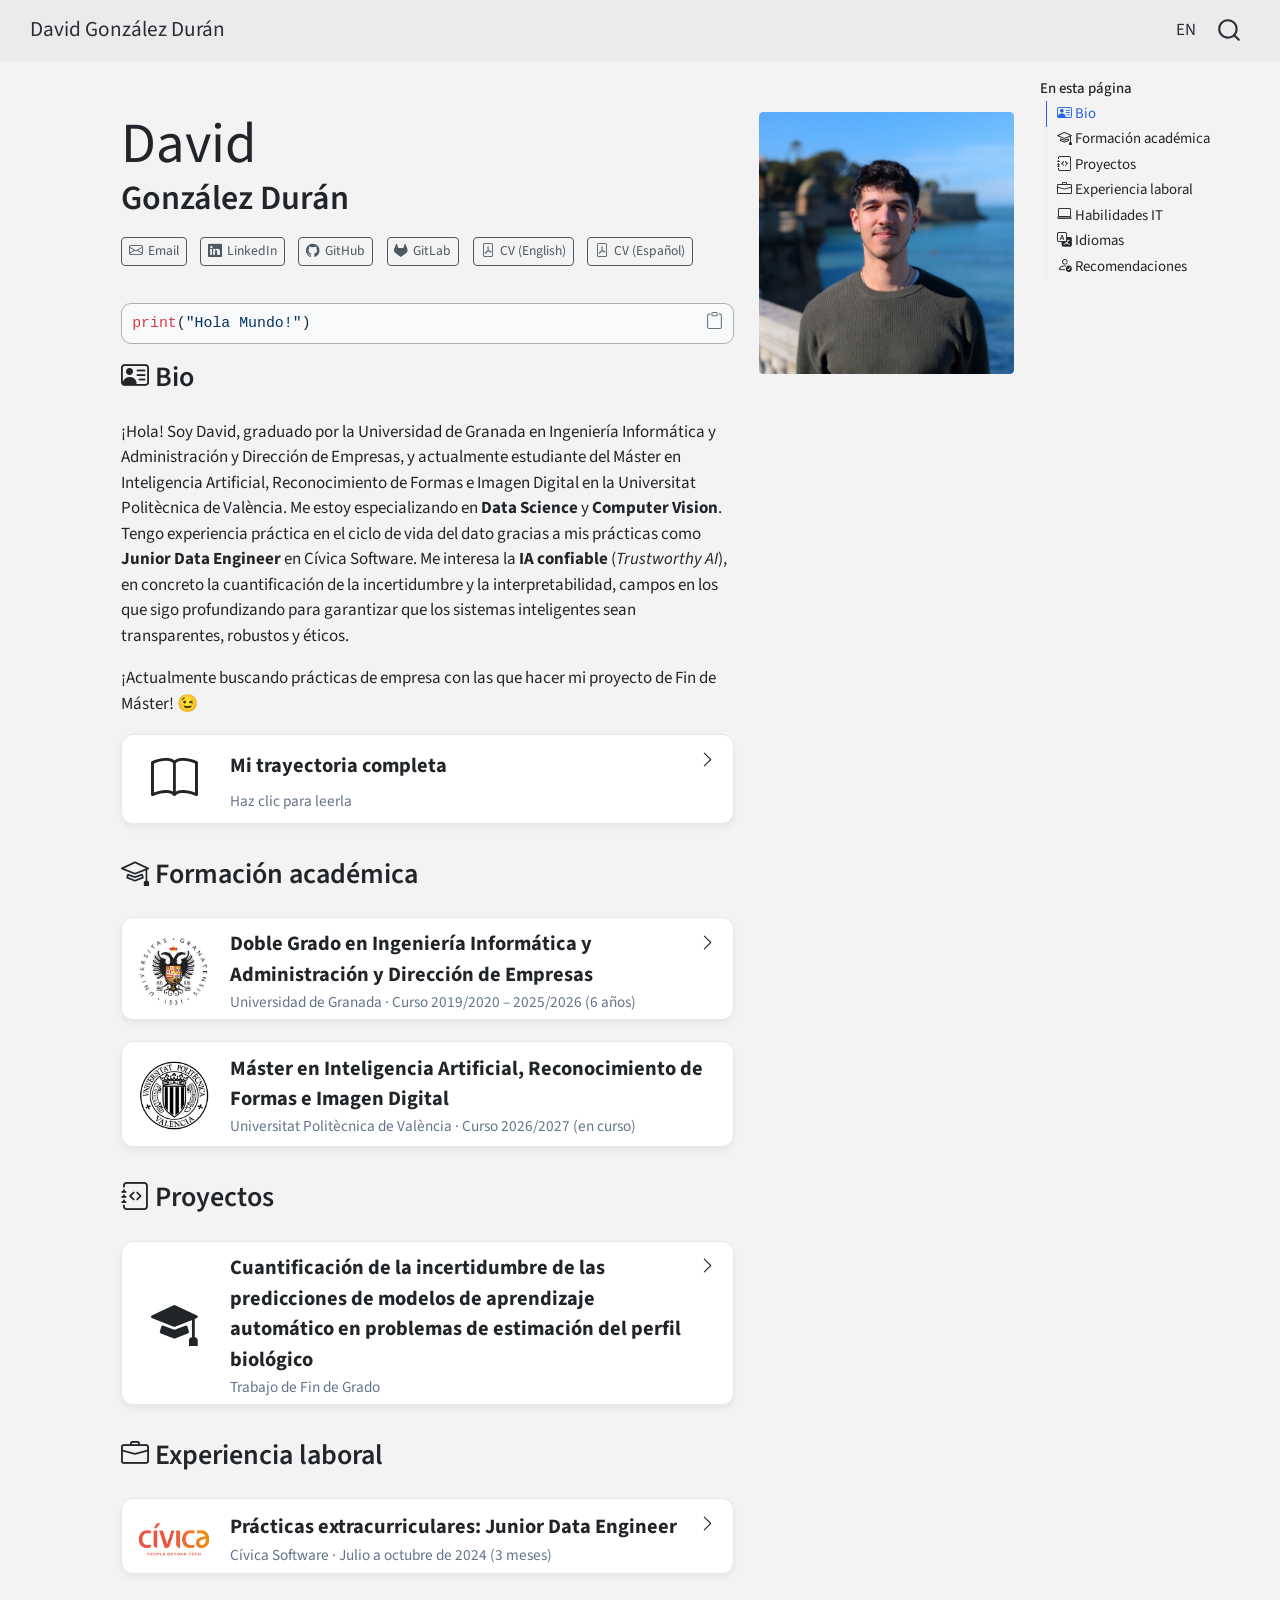
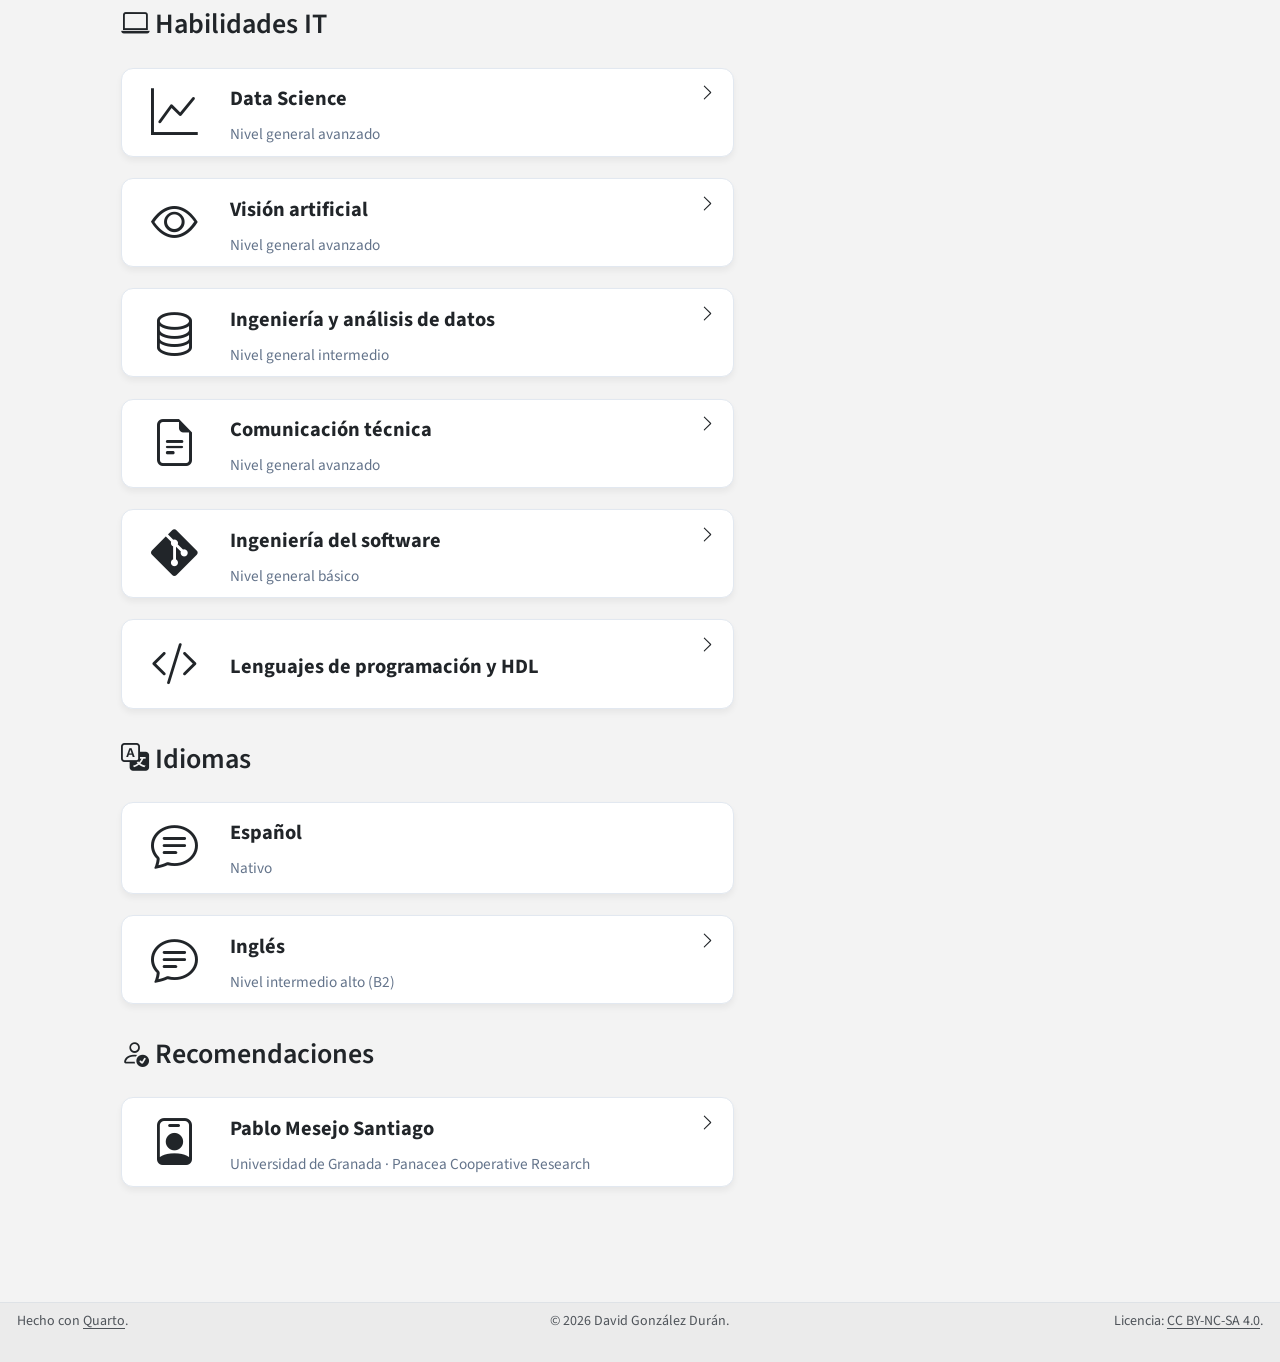
==== commit 5a68db3b: "Built site for gh-pages" ====
--- a/index.html
+++ b/index.html
@@ -2,7 +2,7 @@
 <html xmlns="http://www.w3.org/1999/xhtml" lang="es" xml:lang="es"><head>
 
 <meta charset="utf-8">
-<meta name="generator" content="quarto-1.11.9">
+<meta name="generator" content="quarto-1.10.18">
 
 <meta name="viewport" content="width=device-width, initial-scale=1.0, user-scalable=yes">
 
@@ -73,14 +73,16 @@
 <meta name="quarto:offset" content="./">
 <script src="site_libs/quarto-html/quarto.js" type="module"></script>
 <script src="site_libs/quarto-html/tabsets/tabsets.js" type="module"></script>
-<script src="site_libs/quarto-html/scrollable-regions/scrollable-regions.js" type="module"></script>
 <script src="site_libs/quarto-html/popper.min.js"></script>
 <script src="site_libs/quarto-html/tippy.umd.min.js"></script>
 <link href="site_libs/quarto-html/tippy.css" rel="stylesheet">
-<link href="site_libs/quarto-html/quarto-syntax-highlighting-63b5708e65d6cd79cd7618c58d0c21e7.css" rel="stylesheet" id="quarto-text-highlighting-styles">
+<link href="site_libs/quarto-html/quarto-syntax-highlighting-bb62276ab45c84d9efd712f51ff97b5a.css" rel="stylesheet" id="quarto-text-highlighting-styles">
 <script src="site_libs/bootstrap/bootstrap.min.js"></script>
 <link href="site_libs/bootstrap/bootstrap-icons.css" rel="stylesheet">
-<link href="site_libs/bootstrap/bootstrap-48eea8e06ff06eb442a2daacfce5ac08.min.css" rel="stylesheet" append-hash="true" id="quarto-bootstrap" data-mode="light">
+<link href="site_libs/bootstrap/bootstrap-ad0585cc52285d5ca831dbc6de2a3a3a.min.css" rel="stylesheet" append-hash="true" id="quarto-bootstrap" data-mode="light">
+<script src="site_libs/quarto-contrib/glightbox/glightbox.min.js"></script>
+<link href="site_libs/quarto-contrib/glightbox/glightbox.min.css" rel="stylesheet">
+<link href="site_libs/quarto-contrib/glightbox/lightbox.css" rel="stylesheet">
 <script id="quarto-search-options" type="application/json">{
   "location": "navbar",
   "copy-button": false,
@@ -116,18 +118,19 @@
 <link rel="alternate" hreflang="x-default" href="https://davidgondur.github.io/">
 </head>
 
-<body class="nav-fixed fullcontent quarto-light"><a id="quarto-skip-link" class="visually-hidden-focusable" href="#quarto-document-content">Saltar al contenido principal</a>
+<body class="nav-fixed quarto-light">
 
 <div id="quarto-search-results"></div>
   <header id="quarto-header" class="headroom fixed-top">
-    <nav class="navbar navbar-expand-lg " data-bs-theme="dark" aria-label="Sitio web">
+    <nav class="navbar navbar-expand-lg " data-bs-theme="dark">
       <div class="navbar-container container-fluid">
       <div class="navbar-brand-container mx-auto">
     <a class="navbar-brand" href="./index.html">
     <span class="navbar-title">David González Durán</span>
     </a>
   </div>
-          <button class="navbar-toggler" type="button" data-bs-toggle="collapse" data-bs-target="#navbarCollapse" aria-controls="navbarCollapse" aria-expanded="false" aria-label="Navegación de palanca" onclick="if (window.quartoToggleHeadroom) { window.quartoToggleHeadroom(); }">
+            <div id="quarto-search" class="" title="Buscar"></div>
+          <button class="navbar-toggler" type="button" data-bs-toggle="collapse" data-bs-target="#navbarCollapse" aria-controls="navbarCollapse" role="menu" aria-expanded="false" aria-label="Navegación de palanca" onclick="if (window.quartoToggleHeadroom) { window.quartoToggleHeadroom(); }">
   <span class="navbar-toggler-icon"></span>
 </button>
           <div class="collapse navbar-collapse" id="navbarCollapse">
@@ -140,7 +143,6 @@
           </div> <!-- /navcollapse -->
             <div class="quarto-navbar-tools">
 </div>
-            <div id="quarto-search" class="" title="Buscar"></div>
       </div> <!-- /container-fluid -->
     </nav>
 </header>
@@ -148,7 +150,20 @@
 <div id="quarto-content" class="quarto-container page-columns page-rows-contents page-layout-article page-navbar">
 <!-- sidebar -->
 <!-- margin-sidebar -->
-    
+    <div id="quarto-margin-sidebar" class="sidebar margin-sidebar">
+        <nav id="TOC" role="doc-toc" class="toc-active">
+    <h2 id="toc-title">En esta página</h2>
+  <ul>
+  <li><a href="#bio" id="toc-bio" class="nav-link active" data-scroll-target="#bio"><span class="bi bi-person-vcard"></span> Bio</a></li>
+  <li><a href="#formación-académica" id="toc-formación-académica" class="nav-link" data-scroll-target="#formación-académica"><span class="bi bi-mortarboard"></span> Formación académica</a></li>
+  <li><a href="#sec-proyectos" id="toc-sec-proyectos" class="nav-link" data-scroll-target="#sec-proyectos"><span class="bi bi-journal-code"></span> Proyectos</a></li>
+  <li><a href="#experiencia-laboral" id="toc-experiencia-laboral" class="nav-link" data-scroll-target="#experiencia-laboral"><span class="bi bi-briefcase"></span> Experiencia laboral</a></li>
+  <li><a href="#habilidades-it" id="toc-habilidades-it" class="nav-link" data-scroll-target="#habilidades-it"><span class="bi bi-laptop"></span> Habilidades IT</a></li>
+  <li><a href="#idiomas" id="toc-idiomas" class="nav-link" data-scroll-target="#idiomas"><span class="bi bi-translate"></span> Idiomas</a></li>
+  <li><a href="#recomendaciones" id="toc-recomendaciones" class="nav-link" data-scroll-target="#recomendaciones"><span class="bi bi-person-check"></span> Recomendaciones</a></li>
+  </ul>
+</nav>
+    </div>
 <!-- main -->
 <div class="quarto-about-solana column-body">
   <div class="about-entity">
@@ -185,10 +200,337 @@
      <span class="about-link-text">CV (Español)</span>
   </a>
 </div>
-      <div class="about-contents"><main class="content" id="quarto-document-content" tabindex="-1">
+      <div class="about-contents"><main class="content" id="quarto-document-content">
+
 <div class="code-copy-outer-scaffold"><div class="sourceCode" id="cb1"><pre class="sourceCode python code-with-copy"><code class="sourceCode python"><span id="cb1-1"><a href="#cb1-1" aria-hidden="true" tabindex="-1"></a><span class="bu">print</span>(<span class="st">"Hola Mundo!"</span>)</span></code></pre></div><button title="Copiar al portapapeles" class="code-copy-button"><i class="bi"></i></button></div>
-
-
+<section id="bio" class="level2">
+<h2 data-anchor-id="bio"><span class="bi bi-person-vcard"></span> Bio</h2>
+<p>¡Hola! Soy David, graduado por la Universidad de Granada en Ingeniería Informática y Administración y Dirección de Empresas, y actualmente estudiante del Máster en Inteligencia Artificial, Reconocimiento de Formas e Imagen Digital en la Universitat Politècnica de València. Me estoy especializando en <strong>Data Science</strong> y <strong>Computer Vision</strong>. Tengo experiencia práctica en el ciclo de vida del dato gracias a mis prácticas como <strong>Junior Data Engineer</strong> en Cívica Software. Me interesa la <strong>IA confiable</strong> (<em>Trustworthy AI</em>), en concreto la cuantificación de la incertidumbre y la interpretabilidad, campos en los que sigo profundizando para garantizar que los sistemas inteligentes sean transparentes, robustos y éticos.</p>
+<p>¡Actualmente buscando prácticas de empresa con las que hacer mi proyecto de Fin de Máster! 😉</p>
+<div class="tarjeta callout callout-style-simple callout-note no-icon callout-titled">
+<div class="callout-header d-flex align-content-center collapsed" data-bs-toggle="collapse" data-bs-target=".callout-1-contents" aria-controls="callout-1" aria-expanded="false" aria-label="Toggle callout">
+<div class="callout-icon-container">
+<i class="callout-icon no-icon"></i>
+</div>
+<div class="callout-title-container flex-fill">
+<span class="screen-reader-only">Nota</span><span class="bi bi-book icono"></span> <span class="titulo">Mi trayectoria completa</span> <span class="subtitulo">Haz clic para leerla</span>
+</div>
+<div class="callout-btn-toggle d-inline-block border-0 py-1 ps-1 pe-0 float-end"><i class="callout-toggle"></i></div>
+</div>
+<div id="callout-1" class="callout-1-contents callout-collapse collapse">
+<div class="callout-body-container callout-body">
+<p>Durante mi carrera universitaria descubrí mi pasión por la IA, concretamente por el <em>Machine Learning</em>, que permitía obtener algoritmos que iban mucho más allá del código y extraer patrones complejos a partir de datos en bruto para transformarlos en conocimiento profundo. Esta pasión me llevó de forma natural hacia la <strong>Ciencia de Datos</strong>. Disfruto profundizando en conjuntos de datos para descubrir patrones ocultos y creando visualizaciones que ayuden a comprender la realidad que subyace a ellos.</p>
+<p>Mi base técnica en el ciclo de vida del dato se consolidó durante mis prácticas extracurriculares en <a href="https://civica-soft.com/">Cívica Software</a>, donde trabajé 3 meses como <strong>Junior Data Engineer</strong> en un proyecto para una entidad financiera. Allí adquirí una experiencia fundamental en el ecosistema de bases de datos, lo que me permitió comprender el ciclo de vida del dato y los procesos ETL.</p>
+<p>Más tarde, gracias a una de las asignaturas más exigentes pero agradecidas de la carrera, desarrollé un fuerte interés por la <strong>Visión por Computador</strong>. Este campo me permitió explorar la representación y el filtrado clásicos de imágenes, la extracción de características artesanales y, en última instancia, sumergirme en el fascinante mundo del <em>Deep Learning</em>, explorando el potencial de las CNNs y los <em>Transformers</em> en tareas complejas como la detección de objetos y la segmentación.</p>
+<div class="quarto-figure quarto-figure-center">
+<figure class="figure">
+<p><a href="assets/images/adapted_ResNext50.png" class="lightbox" data-gallery="quarto-lightbox-gallery-1" title="Esquema simplificado de la arquitectura adaptada de ResNext50 para la estimación de edad (regresión) en mi Trabajo de Fin de Grado. Elaboración propia. El propósito principal no era maximizar la precisión puntual de las predicciones, sino desarrollar un modelo razonablemente ligero sobre el que cuantificar la incertidumbre asociada a dichas estimaciones."><img src="assets/images/adapted_ResNext50.png" class="grande img-fluid figure-img" style="width:80.0%" alt="Esquema simplificado de la arquitectura adaptada de ResNext50 para la estimación de edad (regresión) en mi Trabajo de Fin de Grado. Elaboración propia. El propósito principal no era maximizar la precisión puntual de las predicciones, sino desarrollar un modelo razonablemente ligero sobre el que cuantificar la incertidumbre asociada a dichas estimaciones."></a></p>
+<figcaption>Esquema simplificado de la arquitectura adaptada de ResNext50 para la estimación de edad (regresión) en mi Trabajo de Fin de Grado. Elaboración propia. El propósito principal no era maximizar la precisión puntual de las predicciones, sino desarrollar un modelo razonablemente ligero sobre el que cuantificar la incertidumbre asociada a dichas estimaciones.</figcaption>
+</figure>
+</div>
+<p>Sin embargo, también comprobé que la IA no es infalible: no solo comete errores objetivos, sino que reproduce imprecisiones y sesgos sistémicos derivados de los conjuntos de datos recopilados por humanos. Por eso me he acercado cada vez más al campo de la <strong>IA Confiable (<em>Trustworthy AI</em>)</strong>. Creo que, para que la inteligencia artificial sea realmente útil en el mundo real, debe ser transparente y robusta.</p>
+<p>Mi enfoque más reciente en este sentido es la <strong>Cuantificación de la Incertidumbre</strong>, el núcleo de mi Trabajo de Fin de Grado: <em>Cuantificación de la incertidumbre en las predicciones de modelos de machine learning para problemas de estimación del perfil biológico</em> (más detalles abajo, en <a href="#sec-proyectos">Proyectos</a>). Este trabajo integra <strong>Conformal Prediction</strong> en tareas de estimación biológica, como la estimación de la edad y el sexo a partir de radiografías maxilofaciales, proporcionando intervalos de predicción (en regresión) y conjuntos de etiquetas (en clasificación) con garantías estadísticas, capturando así la incertidumbre en cada caso.</p>
+<div class="quarto-figure quarto-figure-center">
+<figure class="figure">
+<p><a href="assets/images/example_intervalic_estimation-es.jpg" class="lightbox" data-gallery="quarto-lightbox-gallery-2" title="Diagrama de un modelo de regresión con predicción conformal que, además de devolver una predicción puntual con el valor esperado, obtiene un intervalo de predicción con un 95 % de confianza. Elaboración propia."><img src="assets/images/example_intervalic_estimation-es.jpg" class="img-fluid figure-img" alt="Diagrama de un modelo de regresión con predicción conformal que, además de devolver una predicción puntual con el valor esperado, obtiene un intervalo de predicción con un 95 % de confianza. Elaboración propia."></a></p>
+<figcaption>Diagrama de un modelo de regresión con predicción conformal que, además de devolver una predicción puntual con el valor esperado, obtiene un intervalo de predicción con un 95 % de confianza. Elaboración propia.</figcaption>
+</figure>
+</div>
+<p>Actualmente estoy leyendo <em>Interpretable Machine Learning</em>, de Christoph Molnar, para tener una visión más completa de cómo abrir la «caja negra» de los algoritmos.</p>
+<p>Más allá de lo académico, siempre he creído en la importancia de participar activamente en la comunidad universitaria. Durante el grado tuve el honor de ser durante 1 año <strong>vicesecretario</strong> y durante 2 años <strong>secretario de la Delegación de Estudiantes de Ingenierías Informática y de Telecomunicaciones</strong> (DEIIT). En esta etapa me encargué de convocar las sesiones plenarias, redactar y publicar las actas y gestionar el censo de miembros, además de ayudar a organizar eventos en la escuela (mercadillos de BBAA, Día de la Escuela y Hackathon de desarrollo de videojuegos) o colaborar en otros (Granabot).</p>
+</div>
+</div>
+</div>
+</section>
+<section id="formación-académica" class="level2">
+<h2 data-anchor-id="formación-académica"><span class="bi bi-mortarboard"></span> Formación académica</h2>
+<div class="tarjeta callout callout-style-simple callout-note no-icon callout-titled">
+<div class="callout-header d-flex align-content-center collapsed" data-bs-toggle="collapse" data-bs-target=".callout-2-contents" aria-controls="callout-2" aria-expanded="false" aria-label="Toggle callout">
+<div class="callout-icon-container">
+<i class="callout-icon no-icon"></i>
+</div>
+<div class="callout-title-container flex-fill">
+<span class="screen-reader-only">Nota</span><img src="assets/images/logo_UGR.jpg" class="icono img-fluid"> <span class="titulo">Doble Grado en Ingeniería Informática y Administración y Dirección de Empresas</span> <span class="subtitulo">Universidad de Granada · Curso 2019/2020 – 2025/2026 (6 años)</span>
+</div>
+<div class="callout-btn-toggle d-inline-block border-0 py-1 ps-1 pe-0 float-end"><i class="callout-toggle"></i></div>
+</div>
+<div id="callout-2" class="callout-2-contents callout-collapse collapse">
+<div class="callout-body-container callout-body">
+<p>Nota media de 8.01 en Ingeniería Informática y 8. 36 en Administración y Dirección de Empresas.</p>
+</div>
+</div>
+</div>
+<div class="tarjeta callout callout-style-simple callout-note no-icon callout-empty-content callout-titled">
+<div class="callout-header d-flex align-content-center">
+<div class="callout-icon-container">
+<i class="callout-icon no-icon"></i>
+</div>
+<div class="callout-title-container flex-fill">
+<span class="screen-reader-only">Nota</span><img src="assets/images/logo_UPV.png" class="icono img-fluid"> <span class="titulo">Máster en Inteligencia Artificial, Reconocimiento de Formas e Imagen Digital</span> <span class="subtitulo">Universitat Politècnica de València · Curso 2026/2027 (en curso)</span>
+</div>
+</div>
+<div class="callout-body-container callout-body">
+</div>
+</div>
+</section>
+<section id="sec-proyectos" class="level2">
+<h2 data-anchor-id="sec-proyectos"><span class="bi bi-journal-code"></span> Proyectos</h2>
+<div class="tarjeta callout callout-style-simple callout-note no-icon callout-titled">
+<div class="callout-header d-flex align-content-center collapsed" data-bs-toggle="collapse" data-bs-target=".callout-4-contents" aria-controls="callout-4" aria-expanded="false" aria-label="Toggle callout">
+<div class="callout-icon-container">
+<i class="callout-icon no-icon"></i>
+</div>
+<div class="callout-title-container flex-fill">
+<span class="screen-reader-only">Nota</span><span class="bi bi-mortarboard-fill icono"></span> <span class="titulo">Cuantificación de la incertidumbre de las predicciones de modelos de aprendizaje automático en problemas de estimación del perfil biológico</span> <span class="subtitulo">Trabajo de Fin de Grado</span>
+</div>
+<div class="callout-btn-toggle d-inline-block border-0 py-1 ps-1 pe-0 float-end"><i class="callout-toggle"></i></div>
+</div>
+<div id="callout-4" class="callout-4-contents callout-collapse collapse">
+<div class="callout-body-container callout-body">
+<p><a href="assets/images/example_intervalic_estimation-es.jpg" class="lightbox" data-gallery="quarto-lightbox-gallery-3"><img src="assets/images/example_intervalic_estimation-es.jpg" class="img-fluid"></a></p>
+<p>En colaboración con <a href="https://panacea-coop.com/">Panacea Cooperative Research</a>, dirigido por <a href="https://www.ugr.es/~pmesejo/">Pablo Mesejo Santiago</a> y mentorizado por <a href="https://www.linkedin.com/in/javier-venema/">Javier Venema Rodríguez</a>.</p>
+<ul>
+<li>Acceso y gestión de información académica (más de 100 referencias, entre libros, artículos y sitios web).</li>
+<li>Análisis, síntesis y aplicación de métodos del estado del arte para problemas de estimación biológica.</li>
+<li>Ecosistemas colaborativos: Overleaf, Google Workspace y Microsoft 365.</li>
+</ul>
+<p><a href="https://github.com/esdavide2910/tfg-bioprofile-uncertainty" class="btn-github"><span class="bi bi-github"></span> tfg-bioprofile-uncertainty</a></p>
+</div>
+</div>
+</div>
+</section>
+<section id="experiencia-laboral" class="level2">
+<h2 data-anchor-id="experiencia-laboral"><span class="bi bi-briefcase"></span> Experiencia laboral</h2>
+<div class="tarjeta callout callout-style-simple callout-note no-icon callout-titled">
+<div class="callout-header d-flex align-content-center collapsed" data-bs-toggle="collapse" data-bs-target=".callout-5-contents" aria-controls="callout-5" aria-expanded="false" aria-label="Toggle callout">
+<div class="callout-icon-container">
+<i class="callout-icon no-icon"></i>
+</div>
+<div class="callout-title-container flex-fill">
+<span class="screen-reader-only">Nota</span><img src="assets/images/logo_civica_company.png" class="icono img-fluid"> <span class="titulo">Prácticas extracurriculares: Junior Data Engineer</span> <span class="subtitulo">Cívica Software · Julio a octubre de 2024 (3 meses)</span>
+</div>
+<div class="callout-btn-toggle d-inline-block border-0 py-1 ps-1 pe-0 float-end"><i class="callout-toggle"></i></div>
+</div>
+<div id="callout-5" class="callout-5-contents callout-collapse collapse">
+<div class="callout-body-container callout-body">
+<ul>
+<li>Mantenimiento de bases de datos en Teradata y Snowflake.</li>
+<li>Supervisión de flujos de datos mediante procesos ETL con Informatica PowerCenter.</li>
+<li>Redacción y mantenimiento de la documentación técnica de los proyectos, garantizando la claridad y la trazabilidad de los procesos con Microsoft Word.</li>
+<li>Elaboración de informes estadísticos para el seguimiento de los KPI con Power BI.</li>
+</ul>
+<p><a href="https://civica-soft.com/">Web de Cívica Software</a></p>
+</div>
+</div>
+</div>
+</section>
+<section id="habilidades-it" class="level2">
+<h2 data-anchor-id="habilidades-it"><span class="bi bi-laptop"></span> Habilidades IT</h2>
+<div class="tarjeta callout callout-style-simple callout-note no-icon callout-titled">
+<div class="callout-header d-flex align-content-center collapsed" data-bs-toggle="collapse" data-bs-target=".callout-6-contents" aria-controls="callout-6" aria-expanded="false" aria-label="Toggle callout">
+<div class="callout-icon-container">
+<i class="callout-icon no-icon"></i>
+</div>
+<div class="callout-title-container flex-fill">
+<span class="screen-reader-only">Nota</span><span class="bi bi-graph-up icono"></span> <span class="titulo">Data Science</span> <span class="subtitulo">Nivel general avanzado</span>
+</div>
+<div class="callout-btn-toggle d-inline-block border-0 py-1 ps-1 pe-0 float-end"><i class="callout-toggle"></i></div>
+</div>
+<div id="callout-6" class="callout-6-contents callout-collapse collapse">
+<div class="callout-body-container callout-body">
+<ul>
+<li>Uso avanzado de <strong>Pandas</strong> y <strong>Polars</strong> para la manipulación y limpieza de datos de alto rendimiento.</li>
+<li><strong>Matplotlib</strong>, <strong>Seaborn</strong> y <strong>Plotly</strong> para comunicar conocimientos complejos mediante gráficos interactivos y con calidad de publicación.</li>
+<li>Uso experto de <strong>Scikit-Learn</strong> para el aprendizaje automático clásico, y de <strong>PyTorch</strong> y <strong>TensorFlow/Keras</strong> para el aprendizaje profundo.</li>
+<li>Especializado en la cuantificación de la incertidumbre con <strong>Crepes</strong>, <strong>MAPIE</strong> y <strong>TorchCP</strong>.</li>
+</ul>
+</div>
+</div>
+</div>
+<div class="tarjeta callout callout-style-simple callout-note no-icon callout-titled">
+<div class="callout-header d-flex align-content-center collapsed" data-bs-toggle="collapse" data-bs-target=".callout-7-contents" aria-controls="callout-7" aria-expanded="false" aria-label="Toggle callout">
+<div class="callout-icon-container">
+<i class="callout-icon no-icon"></i>
+</div>
+<div class="callout-title-container flex-fill">
+<span class="screen-reader-only">Nota</span><span class="bi bi-eye icono"></span> <span class="titulo">Visión artificial</span> <span class="subtitulo">Nivel general avanzado</span>
+</div>
+<div class="callout-btn-toggle d-inline-block border-0 py-1 ps-1 pe-0 float-end"><i class="callout-toggle"></i></div>
+</div>
+<div id="callout-7" class="callout-7-contents callout-collapse collapse">
+<div class="callout-body-container callout-body">
+<p>Experiencia en proyectos académicos avanzados con herramientas como:</p>
+<ul>
+<li><strong>OpenCV</strong> para la manipulación avanzada de imágenes, el filtrado digital y la visión clásica.</li>
+<li><strong>Pillow</strong> para la gestión eficiente de formatos de imagen y el preprocesamiento de datos.</li>
+<li>Uso avanzado de <strong>PyTorch</strong> y <strong>TensorFlow/Keras</strong> para la implementación de redes profundas.</li>
+<li>Familiaridad con <strong>ONNX</strong> para la interoperabilidad de modelos.</li>
+</ul>
+</div>
+</div>
+</div>
+<div class="tarjeta callout callout-style-simple callout-note no-icon callout-titled">
+<div class="callout-header d-flex align-content-center collapsed" data-bs-toggle="collapse" data-bs-target=".callout-8-contents" aria-controls="callout-8" aria-expanded="false" aria-label="Toggle callout">
+<div class="callout-icon-container">
+<i class="callout-icon no-icon"></i>
+</div>
+<div class="callout-title-container flex-fill">
+<span class="screen-reader-only">Nota</span><span class="bi bi-database icono"></span> <span class="titulo">Ingeniería y análisis de datos</span> <span class="subtitulo">Nivel general intermedio</span>
+</div>
+<div class="callout-btn-toggle d-inline-block border-0 py-1 ps-1 pe-0 float-end"><i class="callout-toggle"></i></div>
+</div>
+<div id="callout-8" class="callout-8-contents callout-collapse collapse">
+<div class="callout-body-container callout-body">
+<p>Nivel intermedio en <strong>SQL</strong> (CTEs, funciones de ventana, procedimientos…). Experiencia práctica en entornos empresariales centrada en la supervisión y el mantenimiento de estructuras de datos existentes:</p>
+<ul>
+<li><strong>Data Warehousing</strong>: experiencia intermedia con <strong>Snowflake</strong> y <strong>Teradata</strong>, supervisando conjuntos de datos analíticos y realizando modificaciones menores en los esquemas.</li>
+<li><strong>ETL e integración</strong>: experiencia básica con <strong>Informatica PowerCenter</strong>.</li>
+<li>Conocimientos intermedios de <strong>Power BI</strong> para la visualización de datos.</li>
+</ul>
+</div>
+</div>
+</div>
+<div class="tarjeta callout callout-style-simple callout-note no-icon callout-titled">
+<div class="callout-header d-flex align-content-center collapsed" data-bs-toggle="collapse" data-bs-target=".callout-9-contents" aria-controls="callout-9" aria-expanded="false" aria-label="Toggle callout">
+<div class="callout-icon-container">
+<i class="callout-icon no-icon"></i>
+</div>
+<div class="callout-title-container flex-fill">
+<span class="screen-reader-only">Nota</span><span class="bi bi-file-earmark-text icono"></span> <span class="titulo">Comunicación técnica</span> <span class="subtitulo">Nivel general avanzado</span>
+</div>
+<div class="callout-btn-toggle d-inline-block border-0 py-1 ps-1 pe-0 float-end"><i class="callout-toggle"></i></div>
+</div>
+<div id="callout-9" class="callout-9-contents callout-collapse collapse">
+<div class="callout-body-container callout-body">
+<p>La claridad, el orden y la reproducibilidad de los documentos son pilares fundamentales de la comunicación.</p>
+<ul>
+<li>Uso avanzado de <strong>LaTeX</strong> y <strong>Typst</strong> para la composición de documentos e informes científicos de alta calidad.</li>
+<li>Creación de sitios web con <strong>Quarto</strong> (como esta página web 😄).</li>
+<li><strong>Ecosistemas colaborativos</strong>: Overleaf, Google Workspace y Microsoft 365.</li>
+</ul>
+</div>
+</div>
+</div>
+<div class="tarjeta callout callout-style-simple callout-note no-icon callout-titled">
+<div class="callout-header d-flex align-content-center collapsed" data-bs-toggle="collapse" data-bs-target=".callout-10-contents" aria-controls="callout-10" aria-expanded="false" aria-label="Toggle callout">
+<div class="callout-icon-container">
+<i class="callout-icon no-icon"></i>
+</div>
+<div class="callout-title-container flex-fill">
+<span class="screen-reader-only">Nota</span><span class="bi bi-git icono"></span> <span class="titulo">Ingeniería del software</span> <span class="subtitulo">Nivel general básico</span>
+</div>
+<div class="callout-btn-toggle d-inline-block border-0 py-1 ps-1 pe-0 float-end"><i class="callout-toggle"></i></div>
+</div>
+<div id="callout-10" class="callout-10-contents callout-collapse collapse">
+<div class="callout-body-container callout-body">
+<ul>
+<li><strong>Control de versiones</strong>: uso frecuente de <strong>Git</strong> y <strong>GitHub</strong> para el desarrollo colaborativo y el control de versiones del código.</li>
+<li><strong>Contenedores</strong>: experiencia básica con <strong>Docker</strong> para aislar entornos de uso personal.</li>
+</ul>
+</div>
+</div>
+</div>
+<div class="tarjeta callout callout-style-simple callout-note no-icon callout-titled">
+<div class="callout-header d-flex align-content-center collapsed" data-bs-toggle="collapse" data-bs-target=".callout-11-contents" aria-controls="callout-11" aria-expanded="false" aria-label="Toggle callout">
+<div class="callout-icon-container">
+<i class="callout-icon no-icon"></i>
+</div>
+<div class="callout-title-container flex-fill">
+<span class="screen-reader-only">Nota</span><span class="bi bi-code-slash icono"></span> <span class="titulo">Lenguajes de programación y HDL</span>
+</div>
+<div class="callout-btn-toggle d-inline-block border-0 py-1 ps-1 pe-0 float-end"><i class="callout-toggle"></i></div>
+</div>
+<div id="callout-11" class="callout-11-contents callout-collapse collapse">
+<div class="callout-body-container callout-body">
+<ul>
+<li><strong>Python</strong>: dominio avanzado en el desarrollo de aplicaciones de análisis de datos, visualización y despliegue de modelos de Machine Learning. Experiencia sólida en el ecosistema científico (Pandas, NumPy, Matplotlib/Seaborn) y en el desarrollo de flujos de trabajo eficientes para el procesamiento de información.</li>
+<li><strong>C++</strong> y <strong>Java</strong>: nivel intermedio, usados durante la carrera en proyectos pequeños y medianos (programación orientada a objetos).</li>
+<li><strong>Verilog (Intel Altera)</strong>: nivel básico.</li>
+<li><strong>R</strong>: nivel básico para generar visualizaciones de datos. ¡Aprendiendo ahora mismo!</li>
+</ul>
+</div>
+</div>
+</div>
+<!--
+## []{.bi .bi-people} Competencias transversales
+::: {.callout-note .tarjeta collapse="true" appearance="minimal"}
+### []{.bi .bi-kanban .icono} [Rol organizativo]{.titulo}
+Durante la carrera, tanto en los trabajos en equipo como en mi labor como secretario de la DEIIT, he tenido una fuerte inclinación por ordenar, planificar y homogeneizar el trabajo, así como por comunicarme de manera clara y asertiva con los demás miembros para asegurar que se cumplieran los objetivos en los plazos establecidos.
+:::
+::: {.callout-note .tarjeta collapse="true" appearance="minimal"}
+### []{.bi .bi-arrow-up-circle .icono} [Mejora continua]{.titulo}
+Me defino como una persona curiosa, con una mentalidad de aprendizaje constante y una gran capacidad para adoptar nuevas tecnologías, metodologías y herramientas que mejoren la calidad de mi trabajo diario.
+:::
+::: {.callout-note .tarjeta collapse="true" appearance="minimal"}
+### []{.bi .bi-shield-lock .icono} [Buenas prácticas de seguridad digital]{.titulo}
+Comprometido con la cultura de la seguridad de la información. Gestiono de forma proactiva mi seguridad digital mediante gestores de contraseñas, cifrado y protección de datos confidenciales para garantizar la integridad y la privacidad en cada proyecto.
+:::
+-->
+<!--
+## []{.bi .bi-bookmark-heart} Intereses
+::: {.callout-note .tarjeta collapse="true" appearance="minimal"}
+### []{.bi .bi-bar-chart .icono} [DataViz]{.titulo}
+Centrado en el análisis exploratorio de datos (EDA) y en el diseño de visualizaciones que nos ayuden a comprender los datos.
+:::
+::: {.callout-note .tarjeta collapse="true" appearance="minimal"}
+### []{.bi .bi-shield-check .icono} [Trustworthy AI]{.titulo}
+Interesado en la cuantificación de la incertidumbre y la IA explicable para crear sistemas fiables, sobre todo en entornos donde la fiabilidad y la cuantificación del riesgo son fundamentales.
+:::
+-->
+</section>
+<section id="idiomas" class="level2">
+<h2 data-anchor-id="idiomas"><span class="bi bi-translate"></span> Idiomas</h2>
+<div class="tarjeta callout callout-style-simple callout-note no-icon callout-empty-content callout-titled">
+<div class="callout-header d-flex align-content-center">
+<div class="callout-icon-container">
+<i class="callout-icon no-icon"></i>
+</div>
+<div class="callout-title-container flex-fill">
+<span class="screen-reader-only">Nota</span><span class="bi bi-chat-text icono"></span> <span class="titulo">Español</span> <span class="subtitulo">Nativo</span>
+</div>
+</div>
+<div class="callout-body-container callout-body">
+</div>
+</div>
+<div class="tarjeta callout callout-style-simple callout-note no-icon callout-titled">
+<div class="callout-header d-flex align-content-center collapsed" data-bs-toggle="collapse" data-bs-target=".callout-13-contents" aria-controls="callout-13" aria-expanded="false" aria-label="Toggle callout">
+<div class="callout-icon-container">
+<i class="callout-icon no-icon"></i>
+</div>
+<div class="callout-title-container flex-fill">
+<span class="screen-reader-only">Nota</span><span class="bi bi-chat-text icono"></span> <span class="titulo">Inglés</span> <span class="subtitulo">Nivel intermedio alto (B2)</span>
+</div>
+<div class="callout-btn-toggle d-inline-block border-0 py-1 ps-1 pe-0 float-end"><i class="callout-toggle"></i></div>
+</div>
+<div id="callout-13" class="callout-13-contents callout-collapse collapse">
+<div class="callout-body-container callout-body">
+<p>Certificación FCE de Cambridge. Número de verificación: D5753484.</p>
+</div>
+</div>
+</div>
+</section>
+<section id="recomendaciones" class="level2">
+<h2 data-anchor-id="recomendaciones"><span class="bi bi-person-check"></span> Recomendaciones</h2>
+<div class="tarjeta callout callout-style-simple callout-note no-icon callout-titled">
+<div class="callout-header d-flex align-content-center collapsed" data-bs-toggle="collapse" data-bs-target=".callout-14-contents" aria-controls="callout-14" aria-expanded="false" aria-label="Toggle callout">
+<div class="callout-icon-container">
+<i class="callout-icon no-icon"></i>
+</div>
+<div class="callout-title-container flex-fill">
+<span class="screen-reader-only">Nota</span><span class="bi bi-person-badge icono"></span> <span class="titulo">Pablo Mesejo Santiago</span> <span class="subtitulo">Universidad de Granada · Panacea Cooperative Research</span>
+</div>
+<div class="callout-btn-toggle d-inline-block border-0 py-1 ps-1 pe-0 float-end"><i class="callout-toggle"></i></div>
+</div>
+<div id="callout-14" class="callout-14-contents callout-collapse collapse">
+<div class="callout-body-container callout-body">
+<p><a href="https://www.ugr.es/~pmesejo/">Pablo Mesejo Santiago</a> es profesor asociado del Departamento de Informática e Inteligencia Artificial de la Universidad de Granada, y socio cofundador y director de Inteligencia Artificial de Panacea Cooperative Research.</p>
+<p><a href="assets/documents/recommendation-letter.pdf" class="btn btn-outline-primary" target="_blank"><span class="bi bi-file-earmark-pdf"></span> Ver carta de recomendación</a></p>
+</div>
+</div>
+</div>
+
+
+</section>
 </main></div>
     </div>
     <img src="assets/images/profile_pic.jpg" class="about-image
@@ -267,8 +609,7 @@
           return filterRegex.test(href) || localhostRegex.test(href) || mailtoRegex.test(href);
       }
       // Inspect non-navigation links and adorn them if external
-      window.quartoDecorateExternalLinks = function (root) {
-     var links = (root || window.document).querySelectorAll('a[href]:not(.nav-link):not(.navbar-brand):not(.toc-action):not(.sidebar-link):not(.sidebar-item-toggle):not(.pagination-link):not(.no-external):not([aria-hidden]):not(.dropdown-item):not(.quarto-navigation-tool):not(.about-link)');
+     var links = window.document.querySelectorAll('a[href]:not(.nav-link):not(.navbar-brand):not(.toc-action):not(.sidebar-link):not(.sidebar-item-toggle):not(.pagination-link):not(.no-external):not([aria-hidden]):not(.dropdown-item):not(.quarto-navigation-tool):not(.about-link)');
       for (var i=0; i<links.length; i++) {
         const link = links[i];
         if (!isInternal(link.href)) {
@@ -277,69 +618,8 @@
           if (link.dataset.originalHref !== undefined) {
             link.href = link.dataset.originalHref;
           }
-          if (!link.classList.contains('no-external-icon')) {
-          }
-        }
-      }
-      };
-      window.quartoDecorateExternalLinks(window.document);
-    // Esc closes the popup (WCAG 1.4.13) and focus leaving both trigger and
-    // popup closes it (WCAG 2.4.11); tippy handles neither for interactive popups.
-    const hideOnEscAndFocusOut = {
-      name: 'hideOnEscAndFocusOut',
-      defaultValue: true,
-      fn(instance) {
-        const dismiss = () => {
-          // A show scheduled by the trigger delay would otherwise reopen it
-          instance.clearDelayTimeouts();
-          instance.hide();
-        };
-        const onKeyDown = (event) => {
-          if (event.key !== 'Escape') {
-            return;
-          }
-          // Keep Esc from also reaching page handlers (e.g. reveal.js overview),
-          // except an open reveal.js slide menu, which Esc should close too.
-          // The menu handles keys only when its keyboard option is on.
-          const menuHandlesEsc = window.Reveal?.getPlugin?.('menu')?.isOpen() &&
-            window.Reveal.getConfig().menu?.keyboard !== false;
-          if (!menuHandlesEsc) {
-            event.stopPropagation();
-          }
-          if (instance.popper.contains(window.document.activeElement)) {
-            // Disabled while refocusing so the focus trigger does not reopen it
-            instance.disable();
-            instance.reference.focus();
-            instance.enable();
-          }
-          dismiss();
-        };
-        const onFocusOut = (event) => {
-          const target = event.relatedTarget;
-          if (target && !instance.reference.contains(target) &&
-              !instance.popper.contains(target)) {
-            dismiss();
-          }
-        };
-        // On the trigger too: a click trigger (code-annotations: select) has no
-        // blur handling. Attached for the instance's lifetime so leaving the
-        // trigger also cancels a show still pending on the trigger delay.
-        instance.reference.addEventListener('focusout', onFocusOut);
-        return {
-          onShow() {
-            window.document.addEventListener('keydown', onKeyDown, true);
-            instance.popper.addEventListener('focusout', onFocusOut);
-          },
-          onHide() {
-            window.document.removeEventListener('keydown', onKeyDown, true);
-            instance.popper.removeEventListener('focusout', onFocusOut);
-          },
-          onDestroy() {
-            instance.reference.removeEventListener('focusout', onFocusOut);
-          },
-        };
-      },
-    };
+        }
+      }
     function tippyHover(el, contentFn, onTriggerFn, onUntriggerFn) {
       const config = {
         allowHTML: true,
@@ -353,7 +633,6 @@
         interactiveBorder: 10,
         theme: 'quarto',
         placement: 'bottom-start',
-        plugins: [hideOnEscAndFocusOut],
       };
       if (contentFn) {
         config.content = contentFn;
@@ -516,54 +795,44 @@
           const lineIds = lines.map((line) => {
             return targetCell + "-" + line;
           })
-          // Each band is positioned against its own containing block, which is
-          // not the offsetParent of the lines, so place it from client rects.
-          const placeBand = (band, firstEl, lastEl, codeBlock) => {
-            const container = band.offsetParent;
-            if (container === null) {
-              return;
+          let top = null;
+          let height = null;
+          let parent = null;
+          if (lineIds.length > 0) {
+              //compute the position of the single el (top and bottom and make a div)
+              const el = window.document.getElementById(lineIds[0]);
+              top = el.offsetTop;
+              height = el.offsetHeight;
+              parent = el.parentElement.parentElement;
+            if (lineIds.length > 1) {
+              const lastEl = window.document.getElementById(lineIds[lineIds.length - 1]);
+              const bottom = lastEl.offsetTop + lastEl.offsetHeight;
+              height = bottom - top;
             }
-            const containerRect = container.getBoundingClientRect();
-            // Reveal.js scales slides with a transform, so convert client
-            // pixels back to the CSS pixels of the container.
-            const scale = containerRect.height / container.offsetHeight || 1;
-            const firstRect = firstEl.getBoundingClientRect();
-            const lastRect = lastEl.getBoundingClientRect();
-            const top = (firstRect.top - containerRect.top) / scale - container.clientTop + container.scrollTop;
-            const height = (lastRect.bottom - firstRect.top) / scale;
-            band.style.top = top - 2 + "px";
-            band.style.height = height + 4 + "px";
-            if (codeBlock) {
-              // Without the copy button wrapper, the containing block is wider
-              // than the code block, so span the code block explicitly.
-              const blockRect = codeBlock.getBoundingClientRect();
-              band.style.left = (blockRect.left - containerRect.left) / scale - container.clientLeft + container.scrollLeft + "px";
-              band.style.width = blockRect.width / scale + "px";
+            if (top !== null && height !== null && parent !== null) {
+              // cook up a div (if necessary) and position it 
+              let div = window.document.getElementById("code-annotation-line-highlight");
+              if (div === null) {
+                div = window.document.createElement("div");
+                div.setAttribute("id", "code-annotation-line-highlight");
+                div.style.position = 'absolute';
+                parent.appendChild(div);
+              }
+              div.style.top = top - 2 + "px";
+              div.style.height = height + 4 + "px";
+              div.style.left = 0;
+              let gutterDiv = window.document.getElementById("code-annotation-line-highlight-gutter");
+              if (gutterDiv === null) {
+                gutterDiv = window.document.createElement("div");
+                gutterDiv.setAttribute("id", "code-annotation-line-highlight-gutter");
+                gutterDiv.style.position = 'absolute';
+                const codeCell = window.document.getElementById(targetCell);
+                const gutter = codeCell.querySelector('.code-annotation-gutter');
+                gutter.appendChild(gutterDiv);
+              }
+              gutterDiv.style.top = top - 2 + "px";
+              gutterDiv.style.height = height + 4 + "px";
             }
-          };
-          if (lineIds.length > 0) {
-            const el = window.document.getElementById(lineIds[0]);
-            const lastEl = window.document.getElementById(lineIds[lineIds.length - 1]);
-            const parent = el.parentElement.parentElement;
-            // cook up a div (if necessary) and position it
-            let div = window.document.getElementById("code-annotation-line-highlight");
-            if (div === null) {
-              div = window.document.createElement("div");
-              div.setAttribute("id", "code-annotation-line-highlight");
-              div.style.position = 'absolute';
-              parent.appendChild(div);
-            }
-            placeBand(div, el, lastEl, parent.closest("div.sourceCode") || parent);
-            let gutterDiv = window.document.getElementById("code-annotation-line-highlight-gutter");
-            if (gutterDiv === null) {
-              gutterDiv = window.document.createElement("div");
-              gutterDiv.setAttribute("id", "code-annotation-line-highlight-gutter");
-              gutterDiv.style.position = 'absolute';
-              const codeCell = window.document.getElementById(targetCell);
-              const gutter = codeCell.querySelector('.code-annotation-gutter');
-              gutter.appendChild(gutterDiv);
-            }
-            placeBand(gutterDiv, el, lastEl);
             selectedAnnoteEl = annoteEl;
           }
         };
@@ -662,10 +931,52 @@
     }
   });
   </script>
-  <script type="application/javascript">
-  window.quartoScrollableRegionsLabels = {"code":"Código desplazable","output":"Salida desplazable"};
-  </script>
 </div> <!-- /content -->
+<footer class="footer">
+  <div class="nav-footer">
+    <div class="nav-footer-left">
+<p><span class="es">Hecho con</span><span class="en">Powered by</span> <a href="https://quarto.org" target="_blank" rel="noopener noreferrer">Quarto</a>.</p>
+</div>   
+    <div class="nav-footer-center">
+<p>© 2026 David González Durán.</p>
+</div>
+    <div class="nav-footer-right">
+<p><span class="es">Licencia</span><span class="en">License</span>: <a href="https://creativecommons.org/licenses/by-nc-sa/4.0" target="_blank" rel="noopener noreferrer">CC BY-NC-SA 4.0</a>.</p>
+</div>
+  </div>
+</footer>
+<script>var lightboxQuarto = GLightbox({"closeEffect":"zoom","descPosition":"bottom","loop":false,"openEffect":"zoom","selector":".lightbox"});
+(function() {
+  let previousOnload = window.onload;
+  window.onload = () => {
+    if (previousOnload) {
+      previousOnload();
+    }
+    lightboxQuarto.on('slide_before_load', (data) => {
+      const { slideIndex, slideNode, slideConfig, player, trigger } = data;
+      const href = trigger.getAttribute('href');
+      if (href !== null) {
+        const imgEl = window.document.querySelector(`a[href="${href}"] img`);
+        if (imgEl !== null) {
+          const srcAttr = imgEl.getAttribute("src");
+          if (srcAttr && srcAttr.startsWith("data:")) {
+            slideConfig.href = srcAttr;
+          }
+        }
+      } 
+    });
+  
+    lightboxQuarto.on('slide_after_load', (data) => {
+      const { slideIndex, slideNode, slideConfig, player, trigger } = data;
+      if (window.Quarto?.typesetMath) {
+        window.Quarto.typesetMath(slideNode);
+      }
+    });
+  
+  };
+  
+})();
+          </script>
 
 
 
--- a/site_libs/quarto-html/quarto-syntax-highlighting-bb62276ab45c84d9efd712f51ff97b5a.css
+++ b/site_libs/quarto-html/quarto-syntax-highlighting-bb62276ab45c84d9efd712f51ff97b5a.css
@@ -0,0 +1,210 @@
+/* quarto syntax highlight colors */
+:root {
+  --quarto-hl-al-color: #ff5555;
+  --quarto-hl-an-color: #6a737d;
+  --quarto-hl-at-color: #d73a49;
+  --quarto-hl-bn-color: #005cc5;
+  --quarto-hl-bu-color: #d73a49;
+  --quarto-hl-ch-color: #032f62;
+  --quarto-hl-co-color: #6a737d;
+  --quarto-hl-cv-color: #6a737d;
+  --quarto-hl-cn-color: #005cc5;
+  --quarto-hl-cf-color: #d73a49;
+  --quarto-hl-dt-color: #d73a49;
+  --quarto-hl-dv-color: #005cc5;
+  --quarto-hl-do-color: #6a737d;
+  --quarto-hl-er-color: #ff5555;
+  --quarto-hl-ex-color: #d73a49;
+  --quarto-hl-fl-color: #005cc5;
+  --quarto-hl-fu-color: #6f42c1;
+  --quarto-hl-im-color: #032f62;
+  --quarto-hl-in-color: #6a737d;
+  --quarto-hl-kw-color: #d73a49;
+  --quarto-hl-op-color: #24292e;
+  --quarto-hl-pp-color: #d73a49;
+  --quarto-hl-re-color: #6a737d;
+  --quarto-hl-sc-color: #005cc5;
+  --quarto-hl-ss-color: #032f62;
+  --quarto-hl-st-color: #032f62;
+  --quarto-hl-va-color: #e36209;
+  --quarto-hl-vs-color: #032f62;
+  --quarto-hl-wa-color: #ff5555;
+}
+
+/* other quarto variables */
+:root {
+  --quarto-font-monospace: SFMono-Regular, Menlo, Monaco, Consolas, "Liberation Mono", "Courier New", monospace;
+}
+
+/* syntax highlight based on Pandoc's rules */
+pre > code.sourceCode > span {
+  color: #24292e;
+}
+
+code.sourceCode > span {
+  color: #24292e;
+}
+
+div.sourceCode,
+div.sourceCode pre.sourceCode {
+  color: #24292e;
+}
+
+/* Normal */
+code span {
+  color: #24292e;
+}
+
+/* Alert */
+code span.al {
+  font-weight: bold;
+  color: #ff5555;
+}
+
+/* Annotation */
+code span.an {
+  color: #6a737d;
+}
+
+/* Attribute */
+code span.at {
+  color: #d73a49;
+}
+
+/* BaseN */
+code span.bn {
+  color: #005cc5;
+}
+
+/* BuiltIn */
+code span.bu {
+  color: #d73a49;
+}
+
+/* ControlFlow */
+code span.cf {
+  color: #d73a49;
+}
+
+/* Char */
+code span.ch {
+  color: #032f62;
+}
+
+/* Constant */
+code span.cn {
+  color: #005cc5;
+}
+
+/* Comment */
+code span.co {
+  color: #6a737d;
+}
+
+/* CommentVar */
+code span.cv {
+  color: #6a737d;
+}
+
+/* Documentation */
+code span.do {
+  color: #6a737d;
+}
+
+/* DataType */
+code span.dt {
+  color: #d73a49;
+}
+
+/* DecVal */
+code span.dv {
+  color: #005cc5;
+}
+
+/* Error */
+code span.er {
+  color: #ff5555;
+  text-decoration: underline;
+}
+
+/* Extension */
+code span.ex {
+  font-weight: bold;
+  color: #d73a49;
+}
+
+/* Float */
+code span.fl {
+  color: #005cc5;
+}
+
+/* Function */
+code span.fu {
+  color: #6f42c1;
+}
+
+/* Import */
+code span.im {
+  color: #032f62;
+}
+
+/* Information */
+code span.in {
+  color: #6a737d;
+}
+
+/* Keyword */
+code span.kw {
+  color: #d73a49;
+}
+
+/* Operator */
+code span.op {
+  color: #24292e;
+}
+
+/* Preprocessor */
+code span.pp {
+  color: #d73a49;
+}
+
+/* RegionMarker */
+code span.re {
+  color: #6a737d;
+}
+
+/* SpecialChar */
+code span.sc {
+  color: #005cc5;
+}
+
+/* SpecialString */
+code span.ss {
+  color: #032f62;
+}
+
+/* String */
+code span.st {
+  color: #032f62;
+}
+
+/* Variable */
+code span.va {
+  color: #e36209;
+}
+
+/* VerbatimString */
+code span.vs {
+  color: #032f62;
+}
+
+/* Warning */
+code span.wa {
+  color: #ff5555;
+}
+
+.prevent-inlining {
+  content: "</";
+}
+
+/*# sourceMappingURL=9fff47f1860eaa1c7b80d8cbc12525ed.css.map */
--- a/styles.css
+++ b/styles.css
@@ -0,0 +1,126 @@
+/* ============================================================
+   Textos bilingües en partes comunes del sitio (p. ej. el footer):
+   [Texto]{.es}[Text]{.en} → solo se ve el del idioma de la página
+   ============================================================ */
+html[lang="es"] .en,
+html[lang="en"] .es {
+  display: none;
+}
+
+/* ============================================================
+   Tarjetas desplegables
+   Se usan así en los .qmd:
+
+   ::: {.callout-note .tarjeta collapse="true" appearance="minimal"}
+   ### ![](logo.jpg){.icono} [Título]{.titulo} [Subtítulo]{.subtitulo}
+   Contenido que se muestra al desplegar.
+   :::
+
+   El icono puede ser una imagen ![](...){.icono} o un icono de
+   Bootstrap: []{.bi .bi-NOMBRE .icono}  (https://icons.getbootstrap.com)
+   ============================================================ */
+
+/* Caja blanca con borde suave, esquinas redondeadas y sombra */
+.callout.tarjeta {
+  background-color: white;
+  border: 1px solid #e2e8f0 !important; /* sustituye la barra azul del callout */
+  border-radius: 12px;
+  box-shadow: 0 4px 6px rgba(0, 0, 0, 0.05);
+  padding: 0.5rem 1rem;
+  margin: 0 0 1.25rem 0;
+  transition: transform 0.2s, box-shadow 0.2s;
+}
+
+/* Efecto hover: la tarjeta sube un poco y la sombra crece */
+.callout.tarjeta:hover {
+  transform: translateY(-4px);
+  box-shadow: 0 6px 12px rgba(0, 0, 0, 0.1);
+}
+
+/* Quarto pone la cabecera de los callouts "minimal" al 75 % de opacidad,
+   lo que hace que el icono (y el texto) se vean algo transparentes */
+.callout.tarjeta.callout-style-simple > div.callout-header {
+  opacity: 1;
+}
+
+/* Cabecera: si hay icono, va a la izquierda y el texto a la derecha */
+.tarjeta .callout-title-container:has(.icono) {
+  display: grid;
+  grid-template-columns: auto 1fr;
+  column-gap: 1.25rem;
+  align-items: center;
+}
+
+.tarjeta .icono {
+  width: 70px;          /* tamaño si es una imagen */
+  font-size: 2.75rem;   /* tamaño si es un icono de Bootstrap */
+  text-align: center;
+}
+
+/* Si hay subtítulo, el icono ocupa la altura del título y el subtítulo */
+.tarjeta .callout-title-container:has(.subtitulo) .icono {
+  grid-row: span 2;
+}
+
+.tarjeta .titulo {
+  font-size: 1.2rem;
+  font-weight: 700;
+}
+
+.tarjeta .subtitulo {
+  display: block;
+  font-weight: normal;
+  color: #64748b;
+}
+
+/* Contenido desplegado, separado de la cabecera por una línea discontinua */
+.tarjeta .callout-body {
+  border-top: 2px dashed #e2e8f0;
+  padding-top: 1rem;
+  margin-top: 0.5rem;
+}
+
+/* Tarjetas sin contenido (solo título): ocultar el cuerpo vacío */
+.tarjeta .callout-body:not(:has(*)) {
+  display: none;
+}
+
+/* Imágenes dentro de las tarjetas: que no ocupen demasiado */
+.tarjeta .callout-body img {
+  max-height: 280px;
+  object-fit: contain; /* nunca deformar si choca con width */
+  border-radius: 6px;
+}
+
+/* Para imágenes que deban verse grandes: ![](...){.grande width=80%} */
+.tarjeta .callout-body img.grande {
+  max-height: none;
+}
+
+
+
+
+/* Botón de GitHub Estilizado */
+.btn-github {
+  display: inline-flex;
+  align-items: center;
+  gap: 8px;
+  background-color: #1f2937;
+  color: #fff   fff !important;
+  padding: 8px 16px;
+  border-radius: 6px;
+  font-size: 0.9rem;
+  font-weight: 500;
+  text-decoration: none !important;
+  transition: background-color 0.2s ease, transform 0.1s ease;
+  margin-top: 15px; /* Separa el botón de las viñetas */
+}
+
+.btn-github:hover {
+  background-color: #4b5563; /* Color más claro al pasar el ratón */
+  transform: scale(1.02);
+}
+
+.btn-github .bi {
+  font-size: 1.15rem; /* Tamaño del icono */
+}
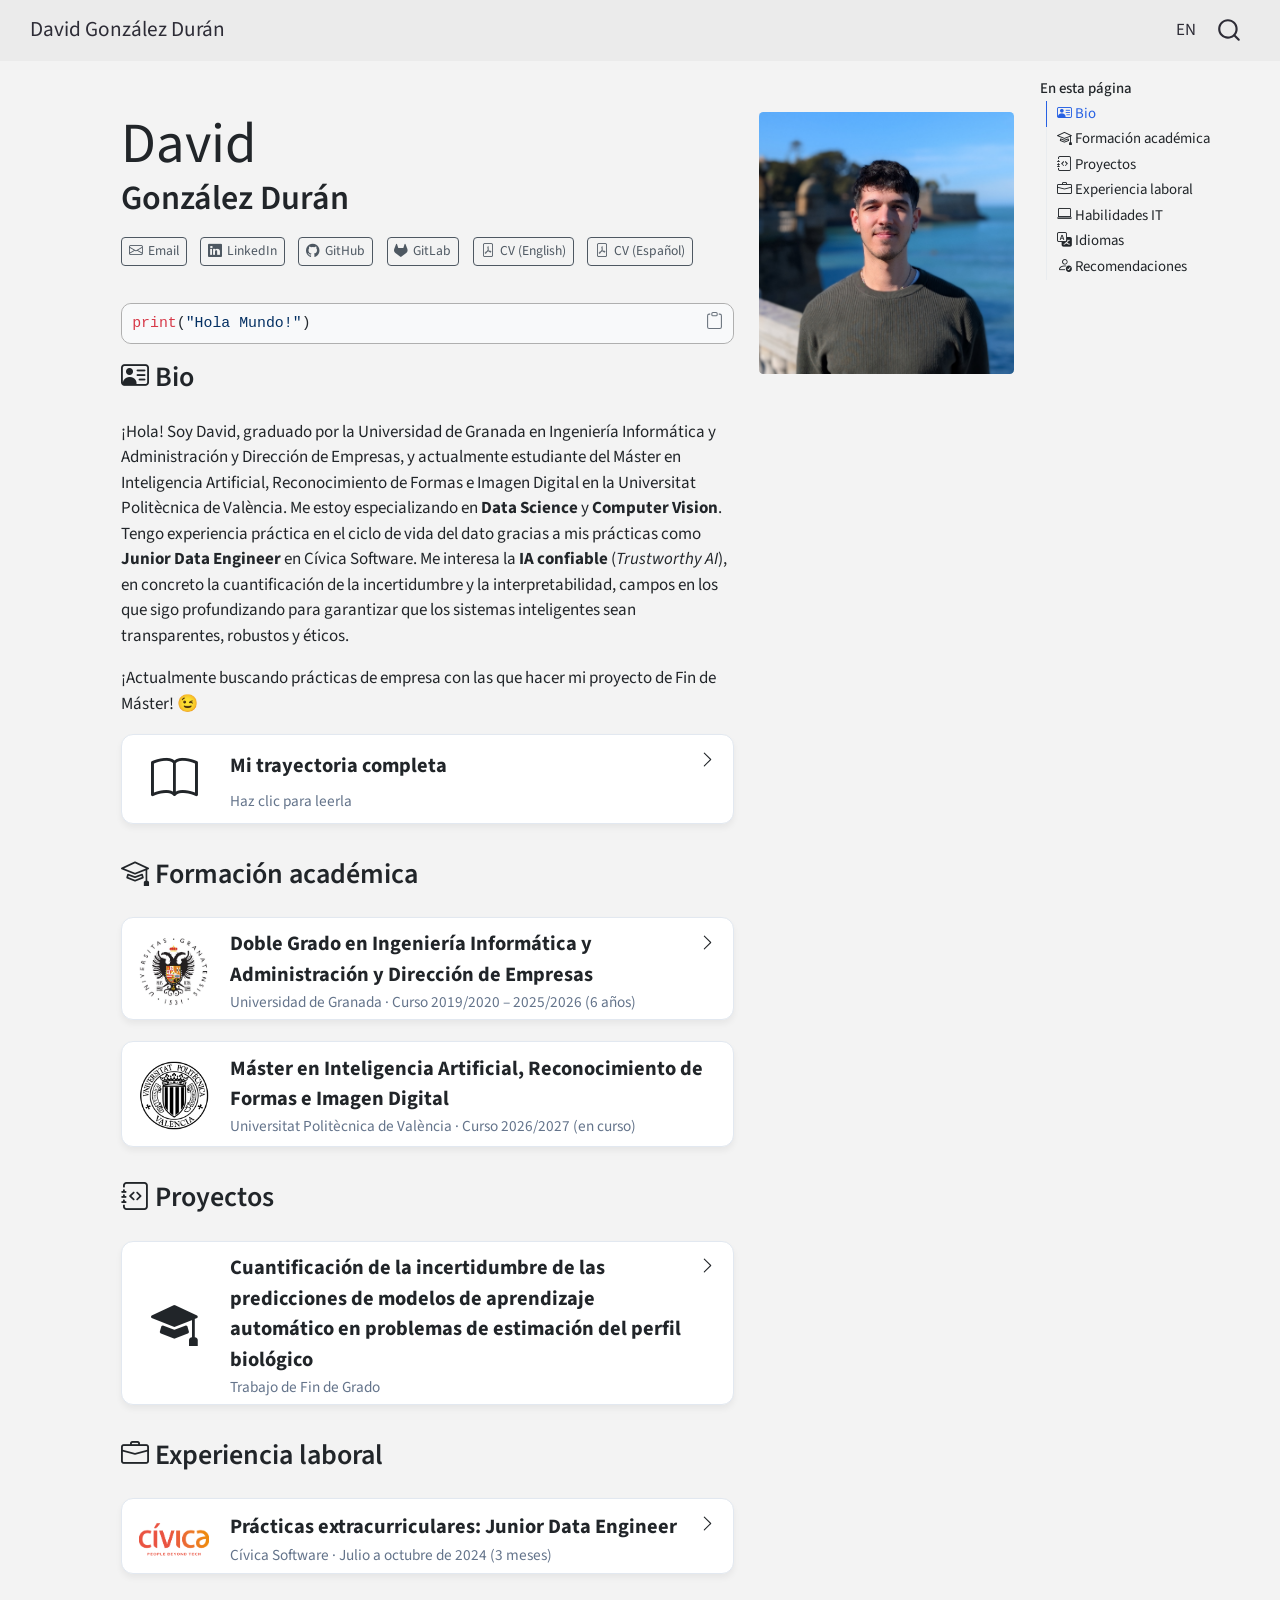
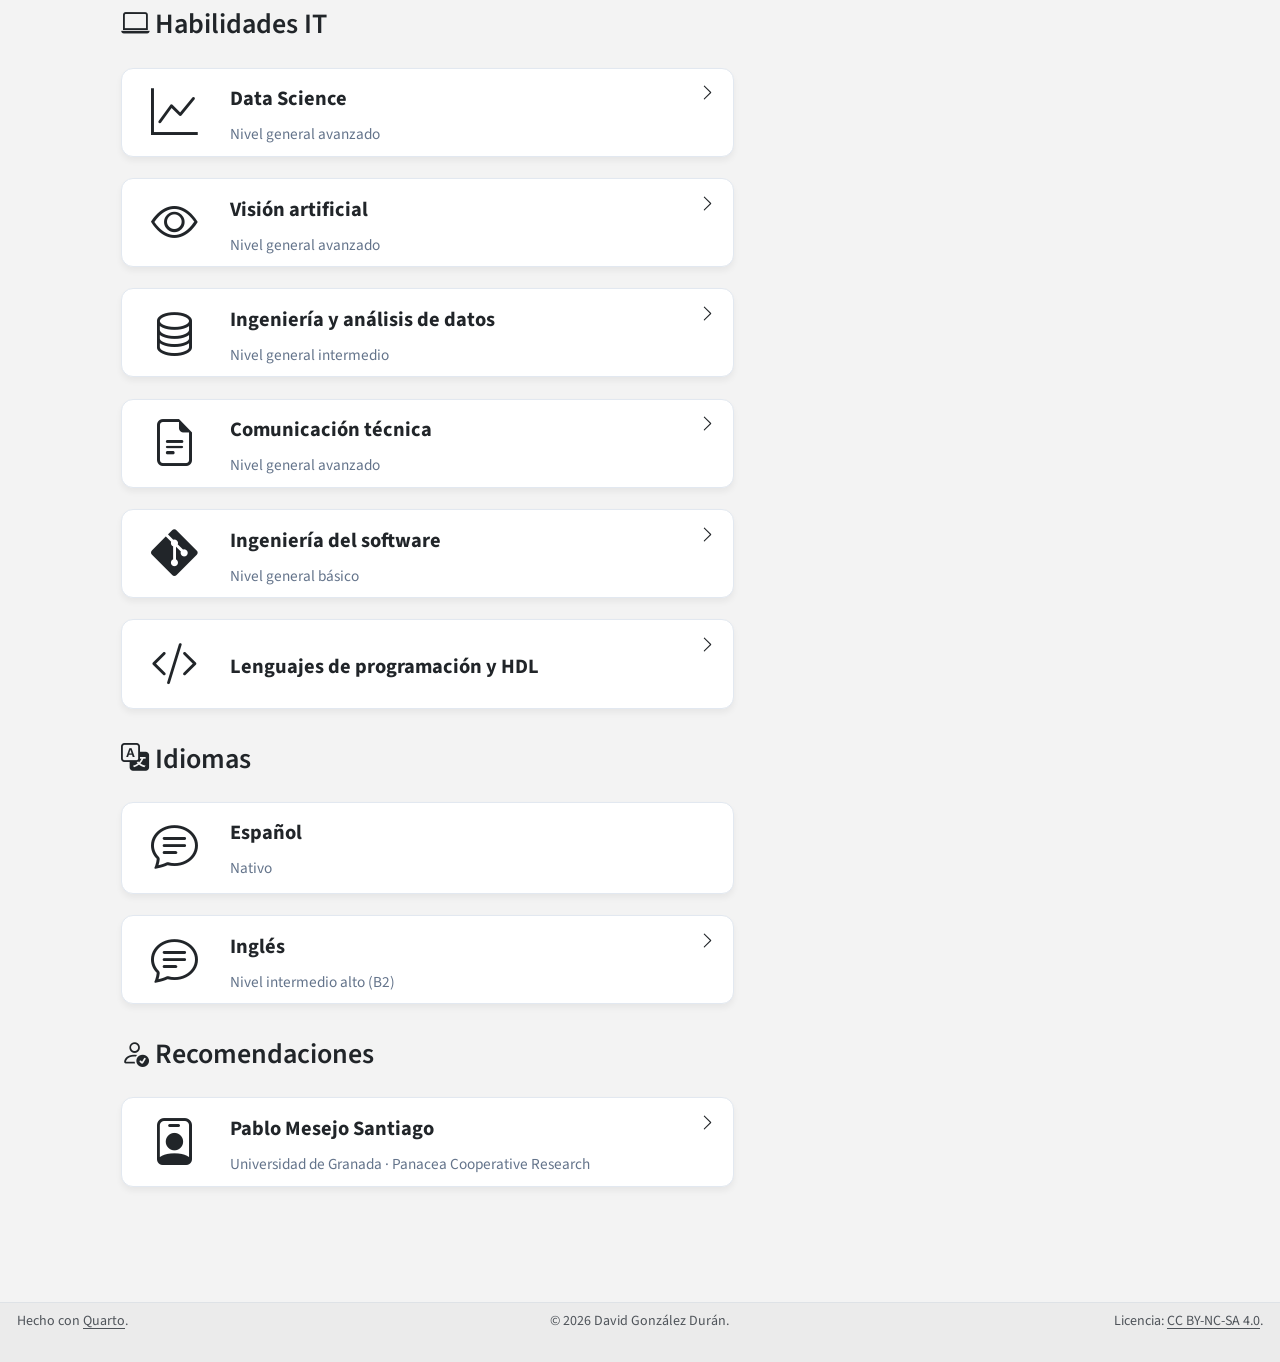
==== commit 46ba4a14: "Built site for gh-pages" ====
--- a/index.html
+++ b/index.html
@@ -294,7 +294,7 @@
 <li>Análisis, síntesis y aplicación de métodos del estado del arte para problemas de estimación biológica.</li>
 <li>Ecosistemas colaborativos: Overleaf, Google Workspace y Microsoft 365.</li>
 </ul>
-<p><a href="https://github.com/esdavide2910/tfg-bioprofile-uncertainty" class="btn-github"><span class="bi bi-github"></span> tfg-bioprofile-uncertainty</a></p>
+<p><a href="https://github.com/davidgondur/tfg-bioprofile-uncertainty" class="btn-github"><span class="bi bi-github"></span> tfg-bioprofile-uncertainty</a></p>
 </div>
 </div>
 </div>
--- a/styles.css
+++ b/styles.css
@@ -105,8 +105,9 @@
   display: inline-flex;
   align-items: center;
   gap: 8px;
-  background-color: #1f2937;
-  color: #fff   fff !important;
+  background-color: #fff;
+  color: #1f2937 !important;     /* texto e icono oscuros (si no, Bootstrap lo pone azul de enlace) */
+  border: 1px solid #1f2937;     /* borde oscuro */
   padding: 8px 16px;
   border-radius: 6px;
   font-size: 0.9rem;
@@ -117,7 +118,7 @@
 }
 
 .btn-github:hover {
-  background-color: #4b5563; /* Color más claro al pasar el ratón */
+  background-color: #f3f4f6; /* gris muy claro al pasar el ratón */
   transform: scale(1.02);
 }
 
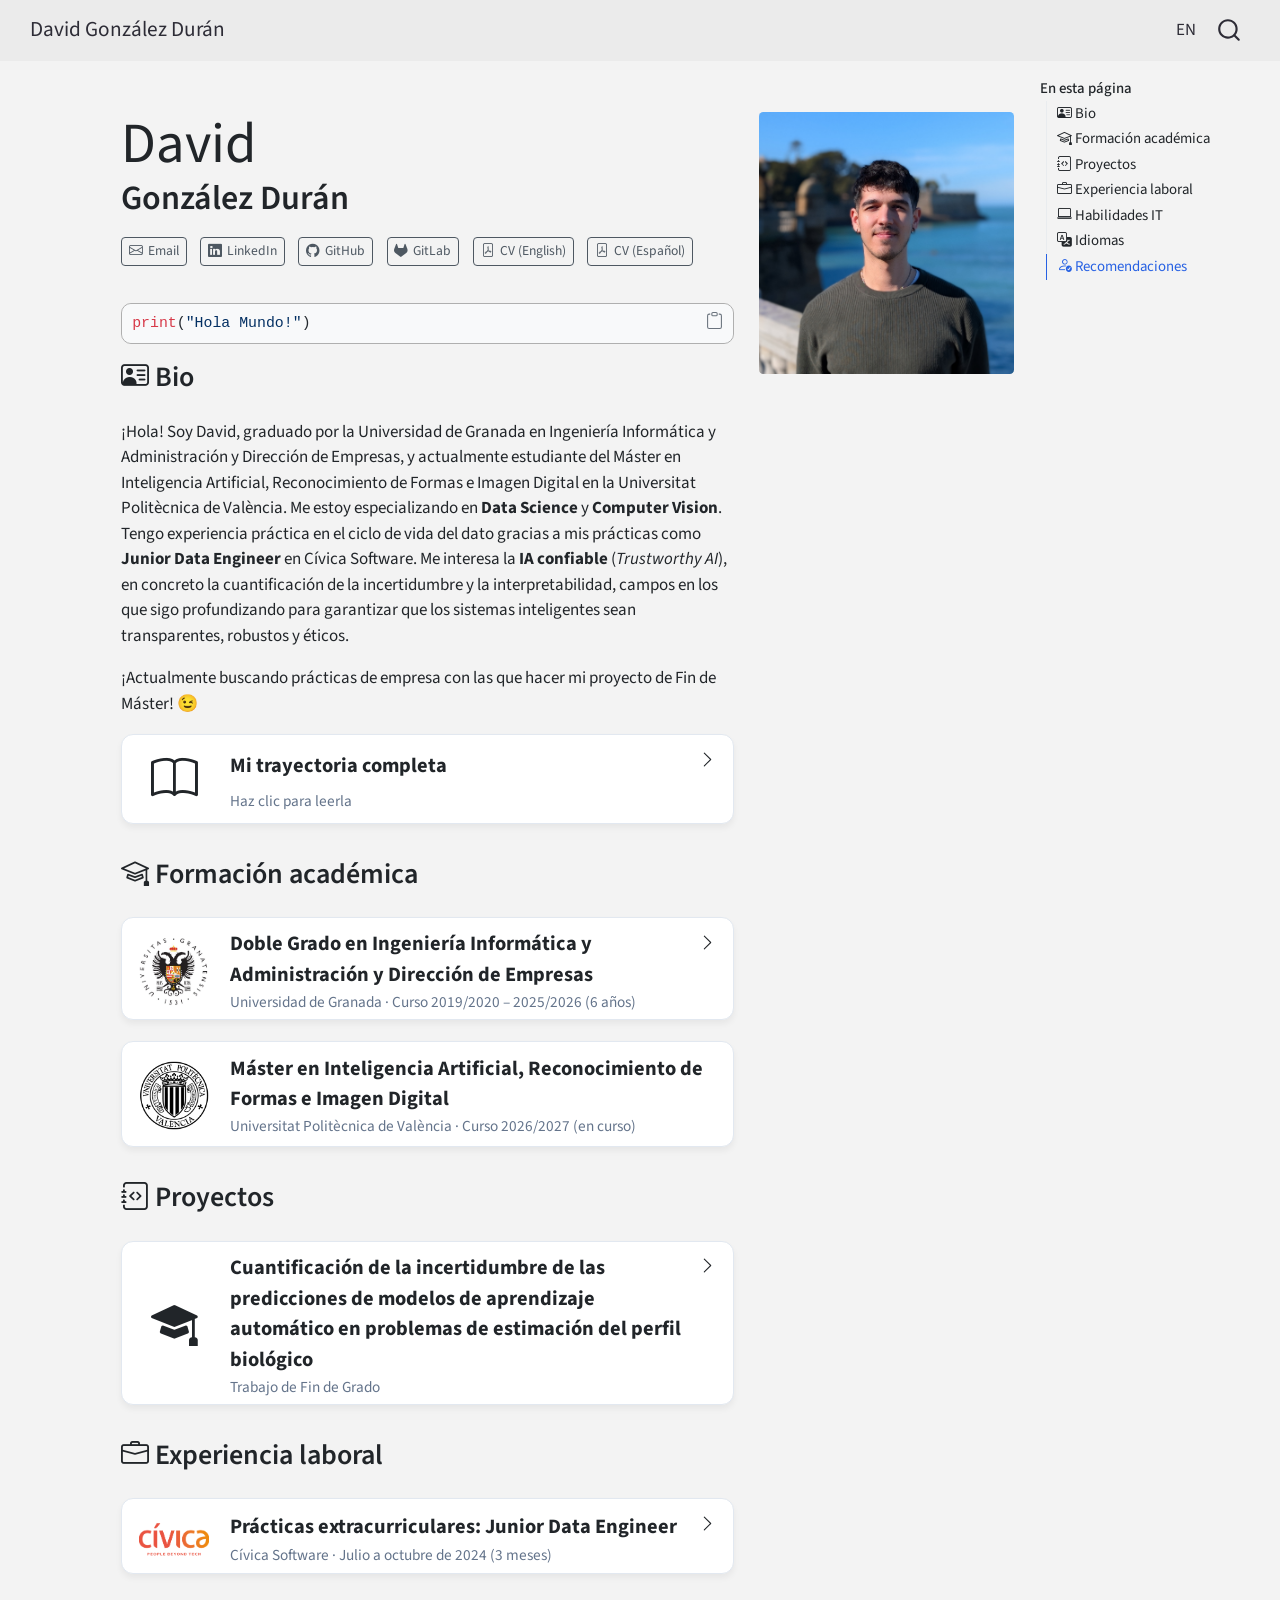
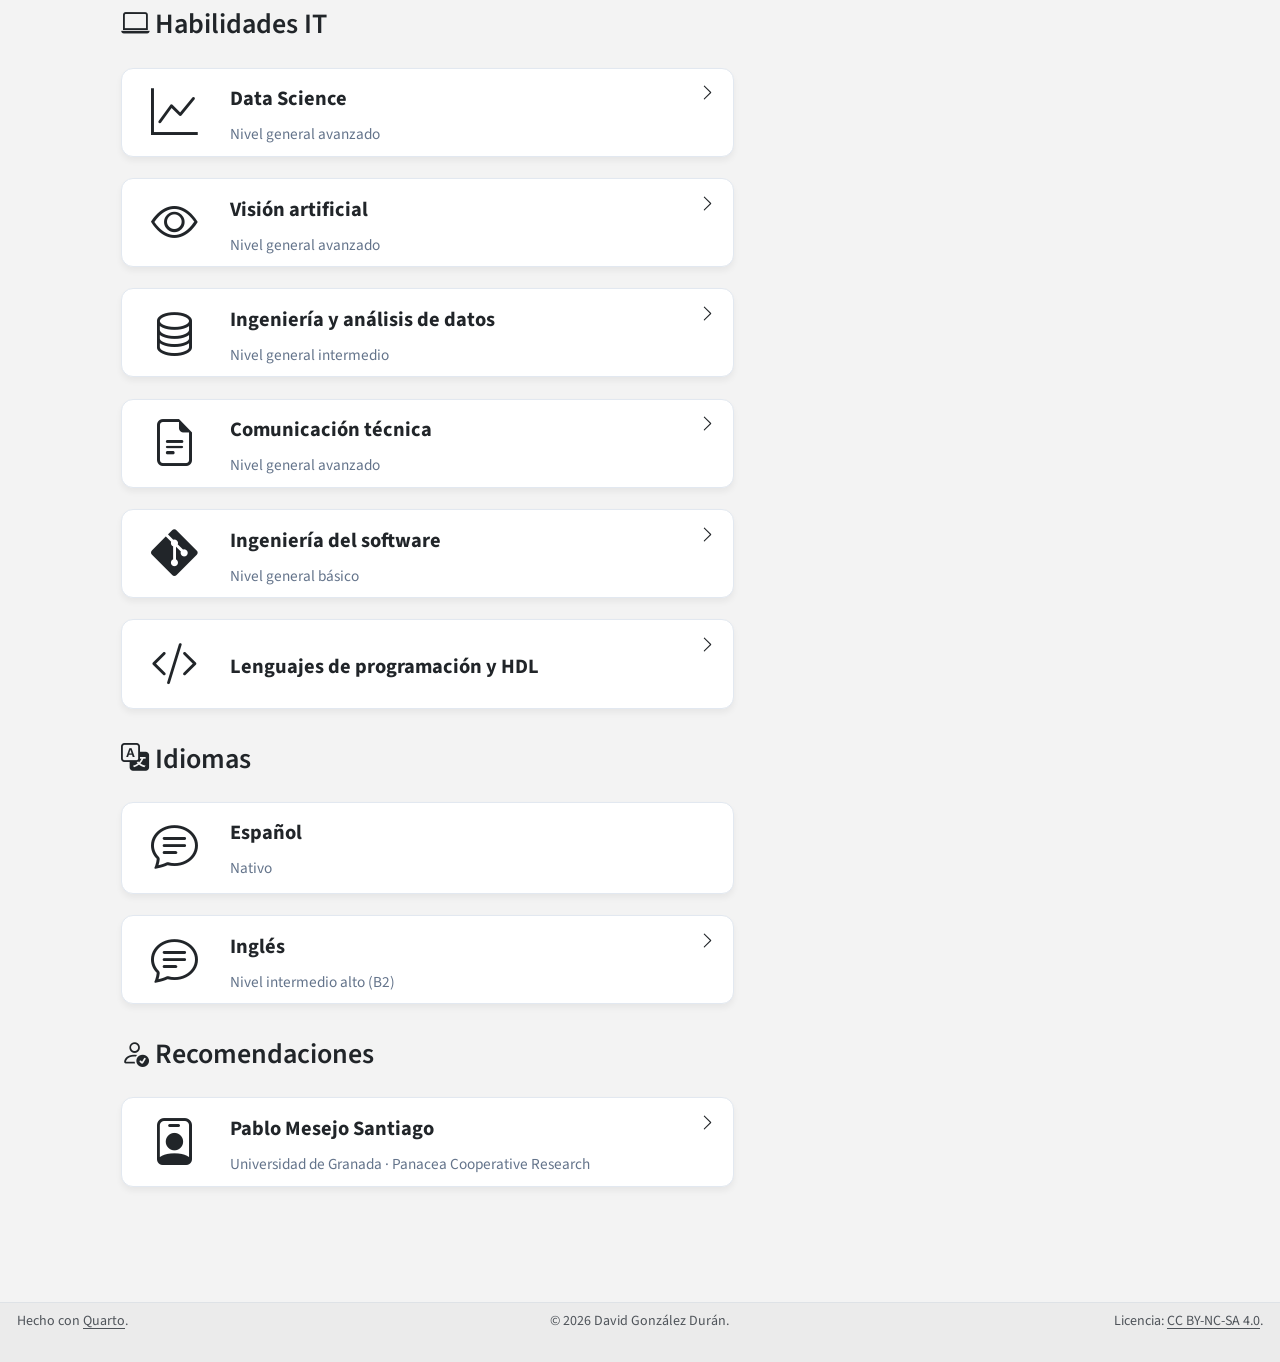
==== commit cf27aef5: "Built site for gh-pages" ====
--- a/index.html
+++ b/index.html
@@ -2,7 +2,7 @@
 <html xmlns="http://www.w3.org/1999/xhtml" lang="es" xml:lang="es"><head>
 
 <meta charset="utf-8">
-<meta name="generator" content="quarto-1.10.18">
+<meta name="generator" content="quarto-1.11.9">
 
 <meta name="viewport" content="width=device-width, initial-scale=1.0, user-scalable=yes">
 
@@ -71,15 +71,17 @@
 <script src="site_libs/quarto-search/fuse.min.js"></script>
 <script src="site_libs/quarto-search/quarto-search.js"></script>
 <meta name="quarto:offset" content="./">
+<link href="./assets/images/simplified_signature_white_squared.svg" rel="icon" type="image/svg+xml">
 <script src="site_libs/quarto-html/quarto.js" type="module"></script>
 <script src="site_libs/quarto-html/tabsets/tabsets.js" type="module"></script>
+<script src="site_libs/quarto-html/scrollable-regions/scrollable-regions.js" type="module"></script>
 <script src="site_libs/quarto-html/popper.min.js"></script>
 <script src="site_libs/quarto-html/tippy.umd.min.js"></script>
 <link href="site_libs/quarto-html/tippy.css" rel="stylesheet">
-<link href="site_libs/quarto-html/quarto-syntax-highlighting-bb62276ab45c84d9efd712f51ff97b5a.css" rel="stylesheet" id="quarto-text-highlighting-styles">
+<link href="site_libs/quarto-html/quarto-syntax-highlighting-5de16f5e46225c21e2daa90d340bf64f.css" rel="stylesheet" id="quarto-text-highlighting-styles">
 <script src="site_libs/bootstrap/bootstrap.min.js"></script>
 <link href="site_libs/bootstrap/bootstrap-icons.css" rel="stylesheet">
-<link href="site_libs/bootstrap/bootstrap-ad0585cc52285d5ca831dbc6de2a3a3a.min.css" rel="stylesheet" append-hash="true" id="quarto-bootstrap" data-mode="light">
+<link href="site_libs/bootstrap/bootstrap-8a29a9726fdbe30d29415ff28b3984d6.min.css" rel="stylesheet" append-hash="true" id="quarto-bootstrap" data-mode="light">
 <script src="site_libs/quarto-contrib/glightbox/glightbox.min.js"></script>
 <link href="site_libs/quarto-contrib/glightbox/glightbox.min.css" rel="stylesheet">
 <link href="site_libs/quarto-contrib/glightbox/lightbox.css" rel="stylesheet">
@@ -118,19 +120,18 @@
 <link rel="alternate" hreflang="x-default" href="https://davidgondur.github.io/">
 </head>
 
-<body class="nav-fixed quarto-light">
+<body class="nav-fixed quarto-light"><a id="quarto-skip-link" class="visually-hidden-focusable" href="#quarto-document-content">Saltar al contenido principal</a>
 
 <div id="quarto-search-results"></div>
   <header id="quarto-header" class="headroom fixed-top">
-    <nav class="navbar navbar-expand-lg " data-bs-theme="dark">
+    <nav class="navbar navbar-expand-lg " data-bs-theme="dark" aria-label="Sitio web">
       <div class="navbar-container container-fluid">
       <div class="navbar-brand-container mx-auto">
     <a class="navbar-brand" href="./index.html">
     <span class="navbar-title">David González Durán</span>
     </a>
   </div>
-            <div id="quarto-search" class="" title="Buscar"></div>
-          <button class="navbar-toggler" type="button" data-bs-toggle="collapse" data-bs-target="#navbarCollapse" aria-controls="navbarCollapse" role="menu" aria-expanded="false" aria-label="Navegación de palanca" onclick="if (window.quartoToggleHeadroom) { window.quartoToggleHeadroom(); }">
+          <button class="navbar-toggler" type="button" data-bs-toggle="collapse" data-bs-target="#navbarCollapse" aria-controls="navbarCollapse" aria-expanded="false" aria-label="Navegación de palanca" onclick="if (window.quartoToggleHeadroom) { window.quartoToggleHeadroom(); }">
   <span class="navbar-toggler-icon"></span>
 </button>
           <div class="collapse navbar-collapse" id="navbarCollapse">
@@ -143,6 +144,7 @@
           </div> <!-- /navcollapse -->
             <div class="quarto-navbar-tools">
 </div>
+            <div id="quarto-search" class="" title="Buscar"></div>
       </div> <!-- /container-fluid -->
     </nav>
 </header>
@@ -151,7 +153,7 @@
 <!-- sidebar -->
 <!-- margin-sidebar -->
     <div id="quarto-margin-sidebar" class="sidebar margin-sidebar">
-        <nav id="TOC" role="doc-toc" class="toc-active">
+        <nav id="TOC" role="doc-toc" aria-labelledby="toc-title" class="toc-active">
     <h2 id="toc-title">En esta página</h2>
   <ul>
   <li><a href="#bio" id="toc-bio" class="nav-link active" data-scroll-target="#bio"><span class="bi bi-person-vcard"></span> Bio</a></li>
@@ -200,7 +202,7 @@
      <span class="about-link-text">CV (Español)</span>
   </a>
 </div>
-      <div class="about-contents"><main class="content" id="quarto-document-content">
+      <div class="about-contents"><main class="content" id="quarto-document-content" tabindex="-1">
 
 <div class="code-copy-outer-scaffold"><div class="sourceCode" id="cb1"><pre class="sourceCode python code-with-copy"><code class="sourceCode python"><span id="cb1-1"><a href="#cb1-1" aria-hidden="true" tabindex="-1"></a><span class="bu">print</span>(<span class="st">"Hola Mundo!"</span>)</span></code></pre></div><button title="Copiar al portapapeles" class="code-copy-button"><i class="bi"></i></button></div>
 <section id="bio" class="level2">
@@ -609,7 +611,8 @@
           return filterRegex.test(href) || localhostRegex.test(href) || mailtoRegex.test(href);
       }
       // Inspect non-navigation links and adorn them if external
-     var links = window.document.querySelectorAll('a[href]:not(.nav-link):not(.navbar-brand):not(.toc-action):not(.sidebar-link):not(.sidebar-item-toggle):not(.pagination-link):not(.no-external):not([aria-hidden]):not(.dropdown-item):not(.quarto-navigation-tool):not(.about-link)');
+      window.quartoDecorateExternalLinks = function (root) {
+     var links = (root || window.document).querySelectorAll('a[href]:not(.nav-link):not(.navbar-brand):not(.toc-action):not(.sidebar-link):not(.sidebar-item-toggle):not(.pagination-link):not(.no-external):not([aria-hidden]):not(.dropdown-item):not(.quarto-navigation-tool):not(.about-link)');
       for (var i=0; i<links.length; i++) {
         const link = links[i];
         if (!isInternal(link.href)) {
@@ -618,8 +621,69 @@
           if (link.dataset.originalHref !== undefined) {
             link.href = link.dataset.originalHref;
           }
-        }
-      }
+          if (!link.classList.contains('no-external-icon')) {
+          }
+        }
+      }
+      };
+      window.quartoDecorateExternalLinks(window.document);
+    // Esc closes the popup (WCAG 1.4.13) and focus leaving both trigger and
+    // popup closes it (WCAG 2.4.11); tippy handles neither for interactive popups.
+    const hideOnEscAndFocusOut = {
+      name: 'hideOnEscAndFocusOut',
+      defaultValue: true,
+      fn(instance) {
+        const dismiss = () => {
+          // A show scheduled by the trigger delay would otherwise reopen it
+          instance.clearDelayTimeouts();
+          instance.hide();
+        };
+        const onKeyDown = (event) => {
+          if (event.key !== 'Escape') {
+            return;
+          }
+          // Keep Esc from also reaching page handlers (e.g. reveal.js overview),
+          // except an open reveal.js slide menu, which Esc should close too.
+          // The menu handles keys only when its keyboard option is on.
+          const menuHandlesEsc = window.Reveal?.getPlugin?.('menu')?.isOpen() &&
+            window.Reveal.getConfig().menu?.keyboard !== false;
+          if (!menuHandlesEsc) {
+            event.stopPropagation();
+          }
+          if (instance.popper.contains(window.document.activeElement)) {
+            // Disabled while refocusing so the focus trigger does not reopen it
+            instance.disable();
+            instance.reference.focus();
+            instance.enable();
+          }
+          dismiss();
+        };
+        const onFocusOut = (event) => {
+          const target = event.relatedTarget;
+          if (target && !instance.reference.contains(target) &&
+              !instance.popper.contains(target)) {
+            dismiss();
+          }
+        };
+        // On the trigger too: a click trigger (code-annotations: select) has no
+        // blur handling. Attached for the instance's lifetime so leaving the
+        // trigger also cancels a show still pending on the trigger delay.
+        instance.reference.addEventListener('focusout', onFocusOut);
+        return {
+          onShow() {
+            window.document.addEventListener('keydown', onKeyDown, true);
+            instance.popper.addEventListener('focusout', onFocusOut);
+          },
+          onHide() {
+            window.document.removeEventListener('keydown', onKeyDown, true);
+            instance.popper.removeEventListener('focusout', onFocusOut);
+          },
+          onDestroy() {
+            instance.reference.removeEventListener('focusout', onFocusOut);
+          },
+        };
+      },
+    };
     function tippyHover(el, contentFn, onTriggerFn, onUntriggerFn) {
       const config = {
         allowHTML: true,
@@ -633,6 +697,7 @@
         interactiveBorder: 10,
         theme: 'quarto',
         placement: 'bottom-start',
+        plugins: [hideOnEscAndFocusOut],
       };
       if (contentFn) {
         config.content = contentFn;
@@ -795,44 +860,54 @@
           const lineIds = lines.map((line) => {
             return targetCell + "-" + line;
           })
-          let top = null;
-          let height = null;
-          let parent = null;
+          // Each band is positioned against its own containing block, which is
+          // not the offsetParent of the lines, so place it from client rects.
+          const placeBand = (band, firstEl, lastEl, codeBlock) => {
+            const container = band.offsetParent;
+            if (container === null) {
+              return;
+            }
+            const containerRect = container.getBoundingClientRect();
+            // Reveal.js scales slides with a transform, so convert client
+            // pixels back to the CSS pixels of the container.
+            const scale = containerRect.height / container.offsetHeight || 1;
+            const firstRect = firstEl.getBoundingClientRect();
+            const lastRect = lastEl.getBoundingClientRect();
+            const top = (firstRect.top - containerRect.top) / scale - container.clientTop + container.scrollTop;
+            const height = (lastRect.bottom - firstRect.top) / scale;
+            band.style.top = top - 2 + "px";
+            band.style.height = height + 4 + "px";
+            if (codeBlock) {
+              // Without the copy button wrapper, the containing block is wider
+              // than the code block, so span the code block explicitly.
+              const blockRect = codeBlock.getBoundingClientRect();
+              band.style.left = (blockRect.left - containerRect.left) / scale - container.clientLeft + container.scrollLeft + "px";
+              band.style.width = blockRect.width / scale + "px";
+            }
+          };
           if (lineIds.length > 0) {
-              //compute the position of the single el (top and bottom and make a div)
-              const el = window.document.getElementById(lineIds[0]);
-              top = el.offsetTop;
-              height = el.offsetHeight;
-              parent = el.parentElement.parentElement;
-            if (lineIds.length > 1) {
-              const lastEl = window.document.getElementById(lineIds[lineIds.length - 1]);
-              const bottom = lastEl.offsetTop + lastEl.offsetHeight;
-              height = bottom - top;
+            const el = window.document.getElementById(lineIds[0]);
+            const lastEl = window.document.getElementById(lineIds[lineIds.length - 1]);
+            const parent = el.parentElement.parentElement;
+            // cook up a div (if necessary) and position it
+            let div = window.document.getElementById("code-annotation-line-highlight");
+            if (div === null) {
+              div = window.document.createElement("div");
+              div.setAttribute("id", "code-annotation-line-highlight");
+              div.style.position = 'absolute';
+              parent.appendChild(div);
             }
-            if (top !== null && height !== null && parent !== null) {
-              // cook up a div (if necessary) and position it 
-              let div = window.document.getElementById("code-annotation-line-highlight");
-              if (div === null) {
-                div = window.document.createElement("div");
-                div.setAttribute("id", "code-annotation-line-highlight");
-                div.style.position = 'absolute';
-                parent.appendChild(div);
-              }
-              div.style.top = top - 2 + "px";
-              div.style.height = height + 4 + "px";
-              div.style.left = 0;
-              let gutterDiv = window.document.getElementById("code-annotation-line-highlight-gutter");
-              if (gutterDiv === null) {
-                gutterDiv = window.document.createElement("div");
-                gutterDiv.setAttribute("id", "code-annotation-line-highlight-gutter");
-                gutterDiv.style.position = 'absolute';
-                const codeCell = window.document.getElementById(targetCell);
-                const gutter = codeCell.querySelector('.code-annotation-gutter');
-                gutter.appendChild(gutterDiv);
-              }
-              gutterDiv.style.top = top - 2 + "px";
-              gutterDiv.style.height = height + 4 + "px";
+            placeBand(div, el, lastEl, parent.closest("div.sourceCode") || parent);
+            let gutterDiv = window.document.getElementById("code-annotation-line-highlight-gutter");
+            if (gutterDiv === null) {
+              gutterDiv = window.document.createElement("div");
+              gutterDiv.setAttribute("id", "code-annotation-line-highlight-gutter");
+              gutterDiv.style.position = 'absolute';
+              const codeCell = window.document.getElementById(targetCell);
+              const gutter = codeCell.querySelector('.code-annotation-gutter');
+              gutter.appendChild(gutterDiv);
             }
+            placeBand(gutterDiv, el, lastEl);
             selectedAnnoteEl = annoteEl;
           }
         };
@@ -931,6 +1006,9 @@
     }
   });
   </script>
+  <script type="application/javascript">
+  window.quartoScrollableRegionsLabels = {"code":"Código desplazable","output":"Salida desplazable"};
+  </script>
 </div> <!-- /content -->
 <footer class="footer">
   <div class="nav-footer">
--- a/site_libs/quarto-html/quarto-syntax-highlighting-5de16f5e46225c21e2daa90d340bf64f.css
+++ b/site_libs/quarto-html/quarto-syntax-highlighting-5de16f5e46225c21e2daa90d340bf64f.css
@@ -0,0 +1,210 @@
+/* quarto syntax highlight colors */
+:root {
+  --quarto-hl-al-color: #ff5555;
+  --quarto-hl-an-color: #6a737d;
+  --quarto-hl-at-color: #d73a49;
+  --quarto-hl-bn-color: #005cc5;
+  --quarto-hl-bu-color: #d73a49;
+  --quarto-hl-ch-color: #032f62;
+  --quarto-hl-co-color: #6a737d;
+  --quarto-hl-cv-color: #6a737d;
+  --quarto-hl-cn-color: #005cc5;
+  --quarto-hl-cf-color: #d73a49;
+  --quarto-hl-dt-color: #d73a49;
+  --quarto-hl-dv-color: #005cc5;
+  --quarto-hl-do-color: #6a737d;
+  --quarto-hl-er-color: #ff5555;
+  --quarto-hl-ex-color: #d73a49;
+  --quarto-hl-fl-color: #005cc5;
+  --quarto-hl-fu-color: #6f42c1;
+  --quarto-hl-im-color: #032f62;
+  --quarto-hl-in-color: #6a737d;
+  --quarto-hl-kw-color: #d73a49;
+  --quarto-hl-op-color: #24292e;
+  --quarto-hl-pp-color: #d73a49;
+  --quarto-hl-re-color: #6a737d;
+  --quarto-hl-sc-color: #005cc5;
+  --quarto-hl-ss-color: #032f62;
+  --quarto-hl-st-color: #032f62;
+  --quarto-hl-va-color: #e36209;
+  --quarto-hl-vs-color: #032f62;
+  --quarto-hl-wa-color: #ff5555;
+}
+
+/* other quarto variables */
+:root {
+  --quarto-font-monospace: SFMono-Regular, Menlo, Monaco, Consolas, "Liberation Mono", "Courier New", monospace;
+}
+
+/* syntax highlight based on Pandoc's rules */
+pre > code.sourceCode > span {
+  color: #24292e;
+}
+
+code.sourceCode > span {
+  color: #24292e;
+}
+
+div.sourceCode,
+div.sourceCode pre.sourceCode {
+  color: #24292e;
+}
+
+/* Normal */
+code span {
+  color: #24292e;
+}
+
+/* Alert */
+code span.al {
+  font-weight: bold;
+  color: #ff5555;
+}
+
+/* Annotation */
+code span.an {
+  color: #6a737d;
+}
+
+/* Attribute */
+code span.at {
+  color: #d73a49;
+}
+
+/* BaseN */
+code span.bn {
+  color: #005cc5;
+}
+
+/* BuiltIn */
+code span.bu {
+  color: #d73a49;
+}
+
+/* ControlFlow */
+code span.cf {
+  color: #d73a49;
+}
+
+/* Char */
+code span.ch {
+  color: #032f62;
+}
+
+/* Constant */
+code span.cn {
+  color: #005cc5;
+}
+
+/* Comment */
+code span.co {
+  color: #6a737d;
+}
+
+/* CommentVar */
+code span.cv {
+  color: #6a737d;
+}
+
+/* Documentation */
+code span.do {
+  color: #6a737d;
+}
+
+/* DataType */
+code span.dt {
+  color: #d73a49;
+}
+
+/* DecVal */
+code span.dv {
+  color: #005cc5;
+}
+
+/* Error */
+code span.er {
+  color: #ff5555;
+  text-decoration: underline;
+}
+
+/* Extension */
+code span.ex {
+  font-weight: bold;
+  color: #d73a49;
+}
+
+/* Float */
+code span.fl {
+  color: #005cc5;
+}
+
+/* Function */
+code span.fu {
+  color: #6f42c1;
+}
+
+/* Import */
+code span.im {
+  color: #032f62;
+}
+
+/* Information */
+code span.in {
+  color: #6a737d;
+}
+
+/* Keyword */
+code span.kw {
+  color: #d73a49;
+}
+
+/* Operator */
+code span.op {
+  color: #24292e;
+}
+
+/* Preprocessor */
+code span.pp {
+  color: #d73a49;
+}
+
+/* RegionMarker */
+code span.re {
+  color: #6a737d;
+}
+
+/* SpecialChar */
+code span.sc {
+  color: #005cc5;
+}
+
+/* SpecialString */
+code span.ss {
+  color: #032f62;
+}
+
+/* String */
+code span.st {
+  color: #032f62;
+}
+
+/* Variable */
+code span.va {
+  color: #e36209;
+}
+
+/* VerbatimString */
+code span.vs {
+  color: #032f62;
+}
+
+/* Warning */
+code span.wa {
+  color: #ff5555;
+}
+
+.prevent-inlining {
+  content: "</";
+}
+
+/*# sourceMappingURL=23f8374238f3f91d1d7749982f748b86.css.map */
--- a/styles.css
+++ b/styles.css
@@ -105,9 +105,8 @@
   display: inline-flex;
   align-items: center;
   gap: 8px;
-  background-color: #fff;
-  color: #1f2937 !important;     /* texto e icono oscuros (si no, Bootstrap lo pone azul de enlace) */
-  border: 1px solid #1f2937;     /* borde oscuro */
+  background-color: #1f2937;
+  color: #fff   fff !important;
   padding: 8px 16px;
   border-radius: 6px;
   font-size: 0.9rem;
@@ -118,7 +117,7 @@
 }
 
 .btn-github:hover {
-  background-color: #f3f4f6; /* gris muy claro al pasar el ratón */
+  background-color: #4b5563; /* Color más claro al pasar el ratón */
   transform: scale(1.02);
 }
 
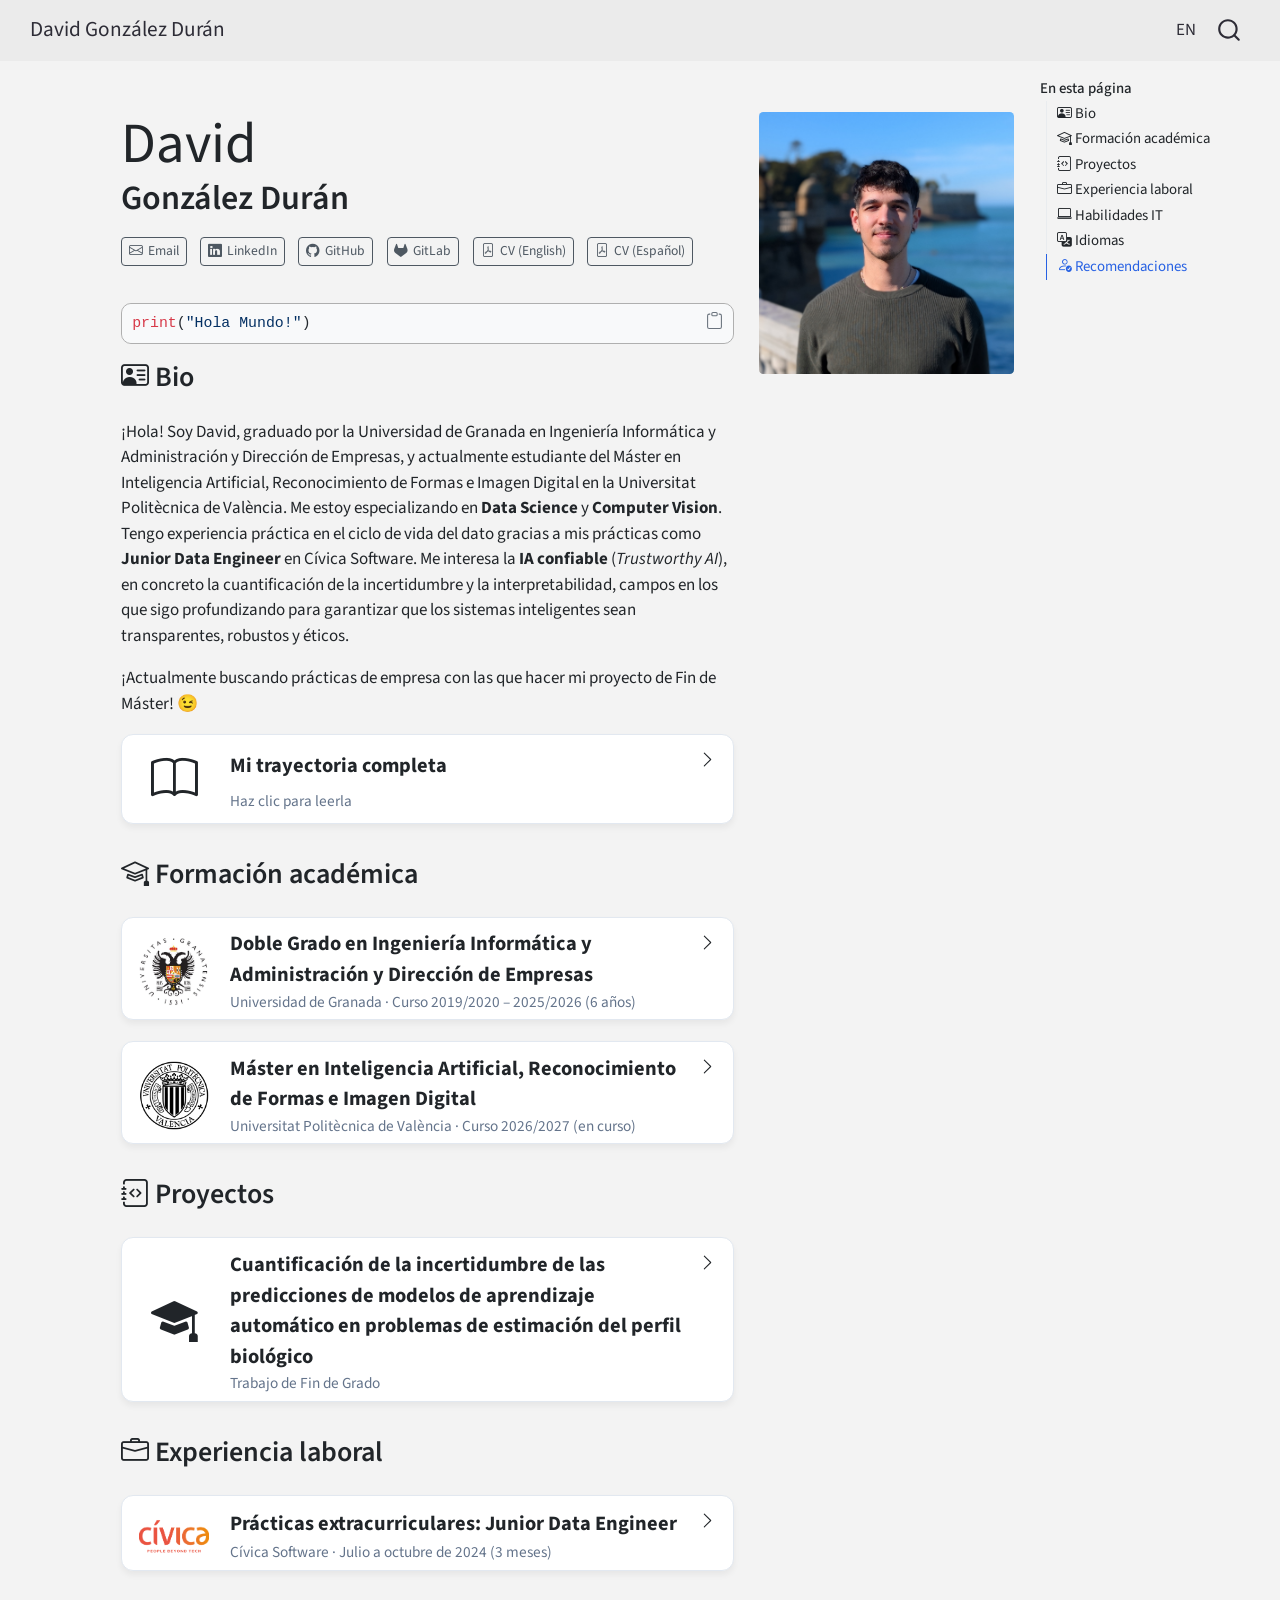
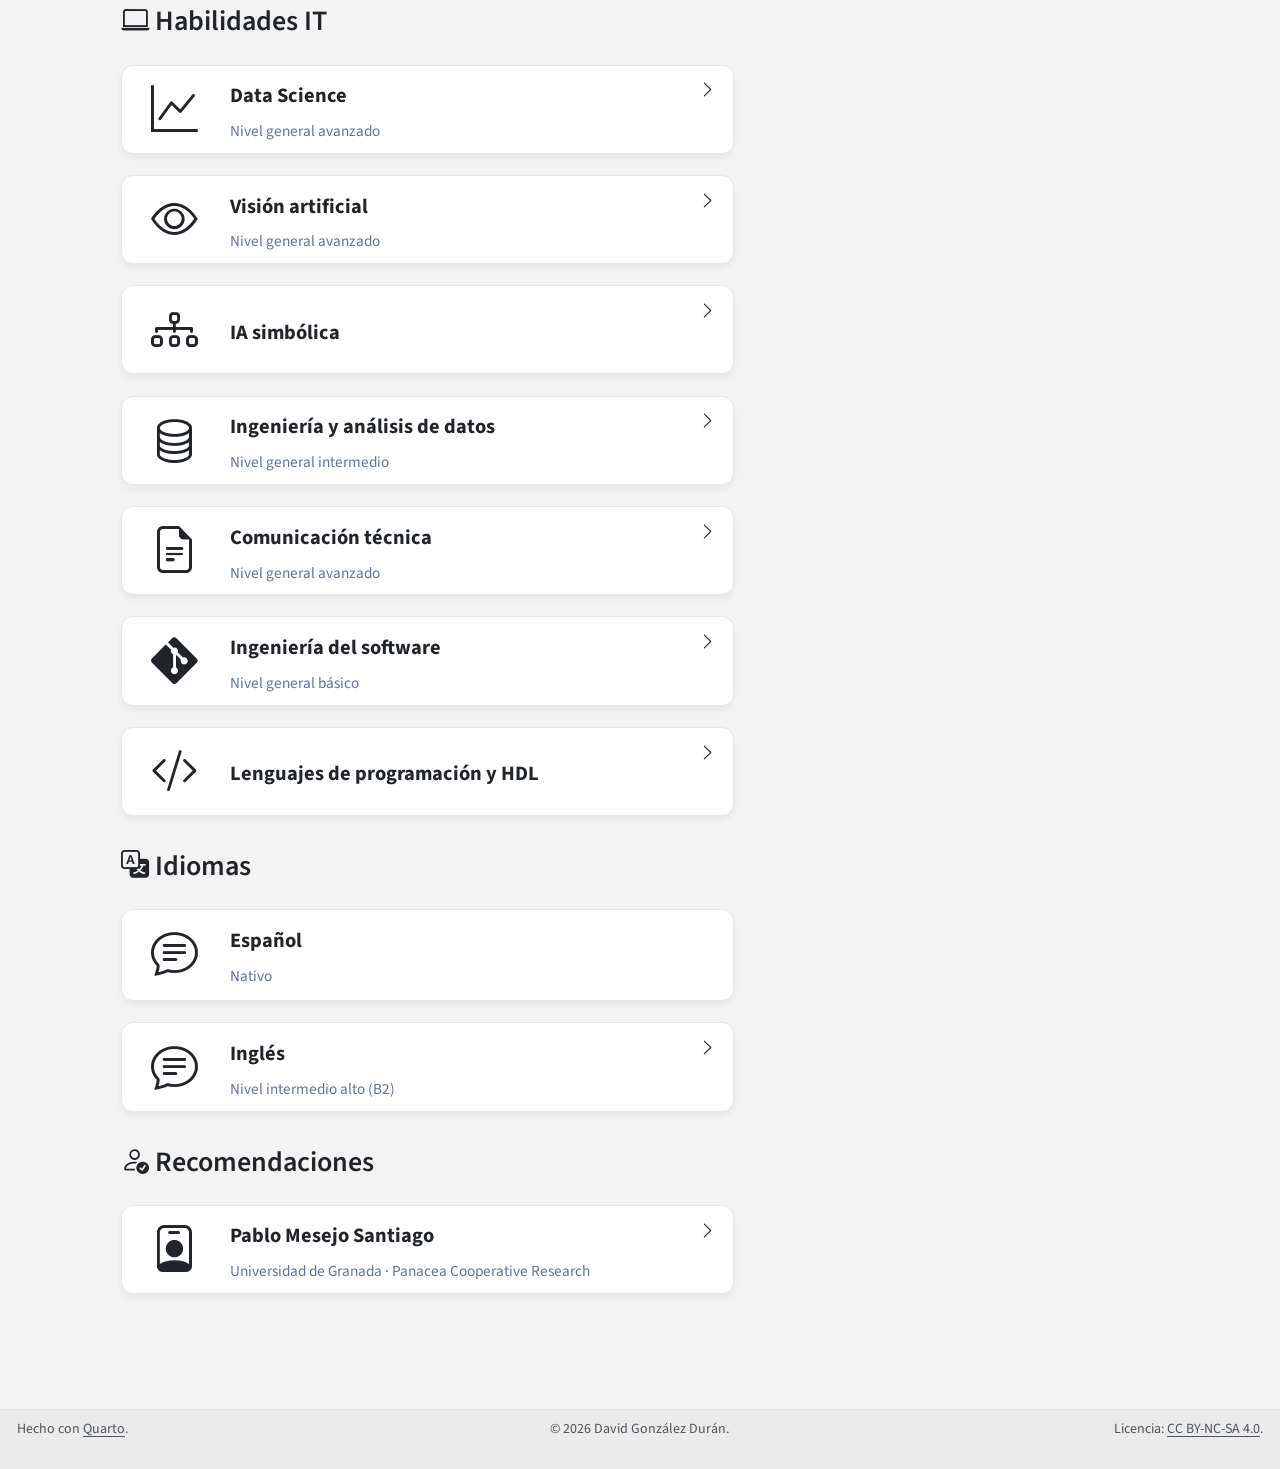
==== commit 56e85b0c: "Built site for gh-pages" ====
--- a/index.html
+++ b/index.html
@@ -221,24 +221,24 @@
 </div>
 <div id="callout-1" class="callout-1-contents callout-collapse collapse">
 <div class="callout-body-container callout-body">
-<p>Durante mi carrera universitaria descubrí mi pasión por la IA, concretamente por el <em>Machine Learning</em>, que permitía obtener algoritmos que iban mucho más allá del código y extraer patrones complejos a partir de datos en bruto para transformarlos en conocimiento profundo. Esta pasión me llevó de forma natural hacia la <strong>Ciencia de Datos</strong>. Disfruto profundizando en conjuntos de datos para descubrir patrones ocultos y creando visualizaciones que ayuden a comprender la realidad que subyace a ellos.</p>
-<p>Mi base técnica en el ciclo de vida del dato se consolidó durante mis prácticas extracurriculares en <a href="https://civica-soft.com/">Cívica Software</a>, donde trabajé 3 meses como <strong>Junior Data Engineer</strong> en un proyecto para una entidad financiera. Allí adquirí una experiencia fundamental en el ecosistema de bases de datos, lo que me permitió comprender el ciclo de vida del dato y los procesos ETL.</p>
-<p>Más tarde, gracias a una de las asignaturas más exigentes pero agradecidas de la carrera, desarrollé un fuerte interés por la <strong>Visión por Computador</strong>. Este campo me permitió explorar la representación y el filtrado clásicos de imágenes, la extracción de características artesanales y, en última instancia, sumergirme en el fascinante mundo del <em>Deep Learning</em>, explorando el potencial de las CNNs y los <em>Transformers</em> en tareas complejas como la detección de objetos y la segmentación.</p>
+<p>Durante la carrera descubrí mi pasión por la IA, y en concreto por el <em>Machine Learning</em>: algoritmos que van mucho más allá del código y que son capaces de extraer patrones complejos a partir de datos en bruto para transformarlos en conocimiento. Esta pasión me llevó de forma natural hacia la <strong>Ciencia de Datos</strong>. Disfruto profundizando en conjuntos de datos para descubrir patrones ocultos y creando visualizaciones que ayuden a comprender la realidad que subyace a ellos.</p>
+<p>Ese mismo curso, gracias a una de las asignaturas más exigentes pero agradecidas de la carrera, desarrollé un fuerte interés por la <strong>Visión por Computador</strong>. Empecé por la representación y el filtrado clásicos de imágenes y la extracción de características artesanales, y acabé sumergiéndome en el fascinante mundo del <em>Deep Learning</em>, explorando el potencial de las CNNs y los <em>Transformers</em> en tareas complejas como la detección de objetos y la segmentación.</p>
 <div class="quarto-figure quarto-figure-center">
 <figure class="figure">
 <p><a href="assets/images/adapted_ResNext50.png" class="lightbox" data-gallery="quarto-lightbox-gallery-1" title="Esquema simplificado de la arquitectura adaptada de ResNext50 para la estimación de edad (regresión) en mi Trabajo de Fin de Grado. Elaboración propia. El propósito principal no era maximizar la precisión puntual de las predicciones, sino desarrollar un modelo razonablemente ligero sobre el que cuantificar la incertidumbre asociada a dichas estimaciones."><img src="assets/images/adapted_ResNext50.png" class="grande img-fluid figure-img" style="width:80.0%" alt="Esquema simplificado de la arquitectura adaptada de ResNext50 para la estimación de edad (regresión) en mi Trabajo de Fin de Grado. Elaboración propia. El propósito principal no era maximizar la precisión puntual de las predicciones, sino desarrollar un modelo razonablemente ligero sobre el que cuantificar la incertidumbre asociada a dichas estimaciones."></a></p>
 <figcaption>Esquema simplificado de la arquitectura adaptada de ResNext50 para la estimación de edad (regresión) en mi Trabajo de Fin de Grado. Elaboración propia. El propósito principal no era maximizar la precisión puntual de las predicciones, sino desarrollar un modelo razonablemente ligero sobre el que cuantificar la incertidumbre asociada a dichas estimaciones.</figcaption>
 </figure>
 </div>
-<p>Sin embargo, también comprobé que la IA no es infalible: no solo comete errores objetivos, sino que reproduce imprecisiones y sesgos sistémicos derivados de los conjuntos de datos recopilados por humanos. Por eso me he acercado cada vez más al campo de la <strong>IA Confiable (<em>Trustworthy AI</em>)</strong>. Creo que, para que la inteligencia artificial sea realmente útil en el mundo real, debe ser transparente y robusta.</p>
-<p>Mi enfoque más reciente en este sentido es la <strong>Cuantificación de la Incertidumbre</strong>, el núcleo de mi Trabajo de Fin de Grado: <em>Cuantificación de la incertidumbre en las predicciones de modelos de machine learning para problemas de estimación del perfil biológico</em> (más detalles abajo, en <a href="#sec-proyectos">Proyectos</a>). Este trabajo integra <strong>Conformal Prediction</strong> en tareas de estimación biológica, como la estimación de la edad y el sexo a partir de radiografías maxilofaciales, proporcionando intervalos de predicción (en regresión) y conjuntos de etiquetas (en clasificación) con garantías estadísticas, capturando así la incertidumbre en cada caso.</p>
+<p>En julio de 2024 di el salto al mundo empresarial con mis prácticas extracurriculares en <a href="https://civica-soft.com/">Cívica Software</a>, donde trabajé 3 meses como <strong>Junior Data Engineer</strong> en un proyecto para una entidad financiera. Allí adquirí una experiencia fundamental en el ecosistema de bases de datos, lo que me permitió comprender el ciclo de vida del dato y los procesos ETL.</p>
+<p>Sin embargo, por el camino también comprobé que la IA no es infalible: no solo comete errores objetivos, sino que reproduce imprecisiones y sesgos sistémicos derivados de los conjuntos de datos recopilados por humanos. Por eso me he acercado cada vez más al campo de la <strong>IA Confiable (<em>Trustworthy AI</em>)</strong>. Creo que, para que la inteligencia artificial sea realmente útil en el mundo real, debe ser transparente y robusta.</p>
+<p>Mi enfoque en este sentido es la <strong>Cuantificación de la Incertidumbre</strong>, el núcleo de mi Trabajo de Fin de Grado: <em>Cuantificación de la incertidumbre en las predicciones de modelos de machine learning para problemas de estimación del perfil biológico</em> (más detalles abajo, en <a href="#sec-proyectos">Proyectos</a>). Este trabajo integra <strong>Conformal Prediction</strong> en tareas de estimación biológica, como la estimación de la edad y el sexo a partir de radiografías maxilofaciales, proporcionando intervalos de predicción (en regresión) y conjuntos de etiquetas (en clasificación) con garantías estadísticas, capturando así la incertidumbre en cada caso. Lo defendí en septiembre de 2025 con un 9.5, pero no lo he dado por cerrado: desde entonces he seguido mejorándolo por mi cuenta.</p>
 <div class="quarto-figure quarto-figure-center">
 <figure class="figure">
 <p><a href="assets/images/example_intervalic_estimation-es.jpg" class="lightbox" data-gallery="quarto-lightbox-gallery-2" title="Diagrama de un modelo de regresión con predicción conformal que, además de devolver una predicción puntual con el valor esperado, obtiene un intervalo de predicción con un 95 % de confianza. Elaboración propia."><img src="assets/images/example_intervalic_estimation-es.jpg" class="img-fluid figure-img" alt="Diagrama de un modelo de regresión con predicción conformal que, además de devolver una predicción puntual con el valor esperado, obtiene un intervalo de predicción con un 95 % de confianza. Elaboración propia."></a></p>
 <figcaption>Diagrama de un modelo de regresión con predicción conformal que, además de devolver una predicción puntual con el valor esperado, obtiene un intervalo de predicción con un 95 % de confianza. Elaboración propia.</figcaption>
 </figure>
 </div>
-<p>Actualmente estoy leyendo <em>Interpretable Machine Learning</em>, de Christoph Molnar, para tener una visión más completa de cómo abrir la «caja negra» de los algoritmos.</p>
+<p>Hoy continúo este camino en el <strong>Máster en Inteligencia Artificial, Reconocimiento de Formas e Imagen Digital</strong> de la Universitat Politècnica de València, donde estoy reforzando mis conocimientos y profundizando en el funcionamiento de los <strong>mecanismos de atención</strong> y los <strong><em>Transformers</em></strong>, así como en el uso de la <strong>IA agéntica</strong> en proyectos. Además, estoy dando mis primeros pasos con <strong>Unity</strong> y la <strong>Realidad Aumentada</strong>. En paralelo, estoy leyendo <em>Interpretable Machine Learning</em>, de Christoph Molnar, para tener una visión más completa de cómo abrir la «caja negra» de los algoritmos.</p>
 <p>Más allá de lo académico, siempre he creído en la importancia de participar activamente en la comunidad universitaria. Durante el grado tuve el honor de ser durante 1 año <strong>vicesecretario</strong> y durante 2 años <strong>secretario de la Delegación de Estudiantes de Ingenierías Informática y de Telecomunicaciones</strong> (DEIIT). En esta etapa me encargué de convocar las sesiones plenarias, redactar y publicar las actas y gestionar el censo de miembros, además de ayudar a organizar eventos en la escuela (mercadillos de BBAA, Día de la Escuela y Hackathon de desarrollo de videojuegos) o colaborar en otros (Granabot).</p>
 </div>
 </div>
@@ -258,20 +258,36 @@
 </div>
 <div id="callout-2" class="callout-2-contents callout-collapse collapse">
 <div class="callout-body-container callout-body">
-<p>Nota media de 8.01 en Ingeniería Informática y 8. 36 en Administración y Dirección de Empresas.</p>
-</div>
-</div>
-</div>
-<div class="tarjeta callout callout-style-simple callout-note no-icon callout-empty-content callout-titled">
-<div class="callout-header d-flex align-content-center">
+<p>Nota media de 8.01 en Ingeniería Informática y 8.36 en Administración y Dirección de Empresas.</p>
+<p>Asignaturas destacadas:</p>
+<ul>
+<li><strong>Trabajo de Fin de Grado</strong>: 9.5/10 (más detalles abajo, en <a href="#sec-proyectos">Proyectos</a>).</li>
+<li><strong>Visión por Computador</strong>: 8.2/10, entre los 20 mejores de 73 alumnos. Proyecto final con la calificación máxima.</li>
+<li><strong>Aprendizaje Automático</strong>: 7.5/8 en la parte práctica, entre los 10 mejores de 101 alumnos.</li>
+<li><strong>Técnicas de los Sistemas Inteligentes</strong>: 9.58/10 en la parte práctica, entre los 5 mejores de 55 alumnos.</li>
+</ul>
+</div>
+</div>
+</div>
+<div class="tarjeta callout callout-style-simple callout-note no-icon callout-titled">
+<div class="callout-header d-flex align-content-center collapsed" data-bs-toggle="collapse" data-bs-target=".callout-3-contents" aria-controls="callout-3" aria-expanded="false" aria-label="Toggle callout">
 <div class="callout-icon-container">
 <i class="callout-icon no-icon"></i>
 </div>
 <div class="callout-title-container flex-fill">
 <span class="screen-reader-only">Nota</span><img src="assets/images/logo_UPV.png" class="icono img-fluid"> <span class="titulo">Máster en Inteligencia Artificial, Reconocimiento de Formas e Imagen Digital</span> <span class="subtitulo">Universitat Politècnica de València · Curso 2026/2027 (en curso)</span>
 </div>
-</div>
-<div class="callout-body-container callout-body">
+<div class="callout-btn-toggle d-inline-block border-0 py-1 ps-1 pe-0 float-end"><i class="callout-toggle"></i></div>
+</div>
+<div id="callout-3" class="callout-3-contents callout-collapse collapse">
+<div class="callout-body-container callout-body">
+<p>Durante el máster estoy reforzando los conocimientos adquiridos en el grado sobre <em>Machine Learning</em> y <strong>Visión por Computador</strong>, a la vez que profundizo en:</p>
+<ul>
+<li>El funcionamiento de los <strong>mecanismos de atención</strong> y de los <strong><em>Transformers</em></strong>.</li>
+<li>El uso de <strong>IA agéntica</strong> en el desarrollo de proyectos.</li>
+<li><strong>Unity</strong> y <strong>Realidad Aumentada (RA)</strong>, dos campos nuevos para mí.</li>
+</ul>
+</div>
 </div>
 </div>
 </section>
@@ -291,10 +307,14 @@
 <div class="callout-body-container callout-body">
 <p><a href="assets/images/example_intervalic_estimation-es.jpg" class="lightbox" data-gallery="quarto-lightbox-gallery-3"><img src="assets/images/example_intervalic_estimation-es.jpg" class="img-fluid"></a></p>
 <p>En colaboración con <a href="https://panacea-coop.com/">Panacea Cooperative Research</a>, dirigido por <a href="https://www.ugr.es/~pmesejo/">Pablo Mesejo Santiago</a> y mentorizado por <a href="https://www.linkedin.com/in/javier-venema/">Javier Venema Rodríguez</a>.</p>
+<p>Calificación final de <strong>9.5/10</strong> (defendido el 12 de septiembre de 2025).</p>
+<p>En antropología forense, los avances en <em>Machine Learning</em> han reducido la subjetividad de la estimación del perfil biológico, pero normalmente solo ofrecen predicciones puntuales, dejando de lado la incertidumbre, que es fundamental en la toma de decisiones forenses.</p>
 <ul>
+<li>Integración de <strong>Conformal Prediction</strong> en la estimación del perfil biológico a partir de radiografías maxilofaciales (conjunto de datos multinacional de personas de entre 14 y 25 años), tanto en regresión (intervalos de predicción) como en clasificación (conjuntos de etiquetas).</li>
+<li>Validación de las garantías de cobertura y análisis del tamaño de los intervalos y de su adaptatividad a la dificultad de cada caso.</li>
 <li>Acceso y gestión de información académica (más de 100 referencias, entre libros, artículos y sitios web).</li>
 <li>Análisis, síntesis y aplicación de métodos del estado del arte para problemas de estimación biológica.</li>
-<li>Ecosistemas colaborativos: Overleaf, Google Workspace y Microsoft 365.</li>
+<li>Proyecto que he seguido mejorando de forma independiente tras su defensa.</li>
 </ul>
 <p><a href="https://github.com/davidgondur/tfg-bioprofile-uncertainty" class="btn-github"><span class="bi bi-github"></span> tfg-bioprofile-uncertainty</a></p>
 </div>
@@ -363,9 +383,9 @@
 <div class="callout-body-container callout-body">
 <p>Experiencia en proyectos académicos avanzados con herramientas como:</p>
 <ul>
-<li><strong>OpenCV</strong> para la manipulación avanzada de imágenes, el filtrado digital y la visión clásica.</li>
+<li><strong>OpenCV</strong> para la manipulación avanzada de imágenes, el filtrado digital y la visión clásica (detector de Harris, descriptores SIFT y HOG, <em>Bag of Visual Words</em> y creación de panoramas con RANSAC y homografías).</li>
 <li><strong>Pillow</strong> para la gestión eficiente de formatos de imagen y el preprocesamiento de datos.</li>
-<li>Uso avanzado de <strong>PyTorch</strong> y <strong>TensorFlow/Keras</strong> para la implementación de redes profundas.</li>
+<li>Uso avanzado de <strong>PyTorch</strong>, <strong>fastai</strong> y <strong>TensorFlow/Keras</strong> para la implementación de redes profundas, tanto entrenando CNNs desde cero como mediante <em>transfer learning</em> a partir de redes preentrenadas.</li>
 <li>Familiaridad con <strong>ONNX</strong> para la interoperabilidad de modelos.</li>
 </ul>
 </div>
@@ -377,11 +397,31 @@
 <i class="callout-icon no-icon"></i>
 </div>
 <div class="callout-title-container flex-fill">
+<span class="screen-reader-only">Nota</span><span class="bi bi-diagram-3 icono"></span> <span class="titulo">IA simbólica</span>
+</div>
+<div class="callout-btn-toggle d-inline-block border-0 py-1 ps-1 pe-0 float-end"><i class="callout-toggle"></i></div>
+</div>
+<div id="callout-8" class="callout-8-contents callout-collapse collapse">
+<div class="callout-body-container callout-body">
+<ul>
+<li><strong>Búsqueda heurística</strong>, implementada en <strong>Java</strong>.</li>
+<li><strong>Problemas de satisfacción de restricciones</strong> con <strong>MiniZinc</strong>.</li>
+<li><strong>Planificación automática</strong> con <strong>PDDL</strong>.</li>
+</ul>
+</div>
+</div>
+</div>
+<div class="tarjeta callout callout-style-simple callout-note no-icon callout-titled">
+<div class="callout-header d-flex align-content-center collapsed" data-bs-toggle="collapse" data-bs-target=".callout-9-contents" aria-controls="callout-9" aria-expanded="false" aria-label="Toggle callout">
+<div class="callout-icon-container">
+<i class="callout-icon no-icon"></i>
+</div>
+<div class="callout-title-container flex-fill">
 <span class="screen-reader-only">Nota</span><span class="bi bi-database icono"></span> <span class="titulo">Ingeniería y análisis de datos</span> <span class="subtitulo">Nivel general intermedio</span>
 </div>
 <div class="callout-btn-toggle d-inline-block border-0 py-1 ps-1 pe-0 float-end"><i class="callout-toggle"></i></div>
 </div>
-<div id="callout-8" class="callout-8-contents callout-collapse collapse">
+<div id="callout-9" class="callout-9-contents callout-collapse collapse">
 <div class="callout-body-container callout-body">
 <p>Nivel intermedio en <strong>SQL</strong> (CTEs, funciones de ventana, procedimientos…). Experiencia práctica en entornos empresariales centrada en la supervisión y el mantenimiento de estructuras de datos existentes:</p>
 <ul>
@@ -393,7 +433,7 @@
 </div>
 </div>
 <div class="tarjeta callout callout-style-simple callout-note no-icon callout-titled">
-<div class="callout-header d-flex align-content-center collapsed" data-bs-toggle="collapse" data-bs-target=".callout-9-contents" aria-controls="callout-9" aria-expanded="false" aria-label="Toggle callout">
+<div class="callout-header d-flex align-content-center collapsed" data-bs-toggle="collapse" data-bs-target=".callout-10-contents" aria-controls="callout-10" aria-expanded="false" aria-label="Toggle callout">
 <div class="callout-icon-container">
 <i class="callout-icon no-icon"></i>
 </div>
@@ -402,7 +442,7 @@
 </div>
 <div class="callout-btn-toggle d-inline-block border-0 py-1 ps-1 pe-0 float-end"><i class="callout-toggle"></i></div>
 </div>
-<div id="callout-9" class="callout-9-contents callout-collapse collapse">
+<div id="callout-10" class="callout-10-contents callout-collapse collapse">
 <div class="callout-body-container callout-body">
 <p>La claridad, el orden y la reproducibilidad de los documentos son pilares fundamentales de la comunicación.</p>
 <ul>
@@ -414,7 +454,7 @@
 </div>
 </div>
 <div class="tarjeta callout callout-style-simple callout-note no-icon callout-titled">
-<div class="callout-header d-flex align-content-center collapsed" data-bs-toggle="collapse" data-bs-target=".callout-10-contents" aria-controls="callout-10" aria-expanded="false" aria-label="Toggle callout">
+<div class="callout-header d-flex align-content-center collapsed" data-bs-toggle="collapse" data-bs-target=".callout-11-contents" aria-controls="callout-11" aria-expanded="false" aria-label="Toggle callout">
 <div class="callout-icon-container">
 <i class="callout-icon no-icon"></i>
 </div>
@@ -423,7 +463,7 @@
 </div>
 <div class="callout-btn-toggle d-inline-block border-0 py-1 ps-1 pe-0 float-end"><i class="callout-toggle"></i></div>
 </div>
-<div id="callout-10" class="callout-10-contents callout-collapse collapse">
+<div id="callout-11" class="callout-11-contents callout-collapse collapse">
 <div class="callout-body-container callout-body">
 <ul>
 <li><strong>Control de versiones</strong>: uso frecuente de <strong>Git</strong> y <strong>GitHub</strong> para el desarrollo colaborativo y el control de versiones del código.</li>
@@ -433,7 +473,7 @@
 </div>
 </div>
 <div class="tarjeta callout callout-style-simple callout-note no-icon callout-titled">
-<div class="callout-header d-flex align-content-center collapsed" data-bs-toggle="collapse" data-bs-target=".callout-11-contents" aria-controls="callout-11" aria-expanded="false" aria-label="Toggle callout">
+<div class="callout-header d-flex align-content-center collapsed" data-bs-toggle="collapse" data-bs-target=".callout-12-contents" aria-controls="callout-12" aria-expanded="false" aria-label="Toggle callout">
 <div class="callout-icon-container">
 <i class="callout-icon no-icon"></i>
 </div>
@@ -442,7 +482,7 @@
 </div>
 <div class="callout-btn-toggle d-inline-block border-0 py-1 ps-1 pe-0 float-end"><i class="callout-toggle"></i></div>
 </div>
-<div id="callout-11" class="callout-11-contents callout-collapse collapse">
+<div id="callout-12" class="callout-12-contents callout-collapse collapse">
 <div class="callout-body-container callout-body">
 <ul>
 <li><strong>Python</strong>: dominio avanzado en el desarrollo de aplicaciones de análisis de datos, visualización y despliegue de modelos de Machine Learning. Experiencia sólida en el ecosistema científico (Pandas, NumPy, Matplotlib/Seaborn) y en el desarrollo de flujos de trabajo eficientes para el procesamiento de información.</li>
@@ -495,7 +535,7 @@
 </div>
 </div>
 <div class="tarjeta callout callout-style-simple callout-note no-icon callout-titled">
-<div class="callout-header d-flex align-content-center collapsed" data-bs-toggle="collapse" data-bs-target=".callout-13-contents" aria-controls="callout-13" aria-expanded="false" aria-label="Toggle callout">
+<div class="callout-header d-flex align-content-center collapsed" data-bs-toggle="collapse" data-bs-target=".callout-14-contents" aria-controls="callout-14" aria-expanded="false" aria-label="Toggle callout">
 <div class="callout-icon-container">
 <i class="callout-icon no-icon"></i>
 </div>
@@ -504,7 +544,7 @@
 </div>
 <div class="callout-btn-toggle d-inline-block border-0 py-1 ps-1 pe-0 float-end"><i class="callout-toggle"></i></div>
 </div>
-<div id="callout-13" class="callout-13-contents callout-collapse collapse">
+<div id="callout-14" class="callout-14-contents callout-collapse collapse">
 <div class="callout-body-container callout-body">
 <p>Certificación FCE de Cambridge. Número de verificación: D5753484.</p>
 </div>
@@ -514,7 +554,7 @@
 <section id="recomendaciones" class="level2">
 <h2 data-anchor-id="recomendaciones"><span class="bi bi-person-check"></span> Recomendaciones</h2>
 <div class="tarjeta callout callout-style-simple callout-note no-icon callout-titled">
-<div class="callout-header d-flex align-content-center collapsed" data-bs-toggle="collapse" data-bs-target=".callout-14-contents" aria-controls="callout-14" aria-expanded="false" aria-label="Toggle callout">
+<div class="callout-header d-flex align-content-center collapsed" data-bs-toggle="collapse" data-bs-target=".callout-15-contents" aria-controls="callout-15" aria-expanded="false" aria-label="Toggle callout">
 <div class="callout-icon-container">
 <i class="callout-icon no-icon"></i>
 </div>
@@ -523,9 +563,12 @@
 </div>
 <div class="callout-btn-toggle d-inline-block border-0 py-1 ps-1 pe-0 float-end"><i class="callout-toggle"></i></div>
 </div>
-<div id="callout-14" class="callout-14-contents callout-collapse collapse">
-<div class="callout-body-container callout-body">
-<p><a href="https://www.ugr.es/~pmesejo/">Pablo Mesejo Santiago</a> es profesor asociado del Departamento de Informática e Inteligencia Artificial de la Universidad de Granada, y socio cofundador y director de Inteligencia Artificial de Panacea Cooperative Research.</p>
+<div id="callout-15" class="callout-15-contents callout-collapse collapse">
+<div class="callout-body-container callout-body">
+<p><a href="https://www.ugr.es/~pmesejo/">Pablo Mesejo Santiago</a> es profesor asociado del Departamento de Informática e Inteligencia Artificial de la Universidad de Granada, y socio cofundador y director de Inteligencia Artificial de Panacea Cooperative Research. Fue mi profesor en Visión por Computador, Aprendizaje Automático y Técnicas de los Sistemas Inteligentes, y director de mi Trabajo de Fin de Grado.</p>
+<blockquote class="blockquote">
+<p><em>«[…] a talented, well-organized, highly motivated, and hardworking student with strong intellectual curiosity in the field of computer vision, machine learning and data science.»</em></p>
+</blockquote>
 <p><a href="assets/documents/recommendation-letter.pdf" class="btn btn-outline-primary" target="_blank"><span class="bi bi-file-earmark-pdf"></span> Ver carta de recomendación</a></p>
 </div>
 </div>
--- a/styles.css
+++ b/styles.css
@@ -106,7 +106,7 @@
   align-items: center;
   gap: 8px;
   background-color: #1f2937;
-  color: #fff   fff !important;
+  color: #fff !important;
   padding: 8px 16px;
   border-radius: 6px;
   font-size: 0.9rem;
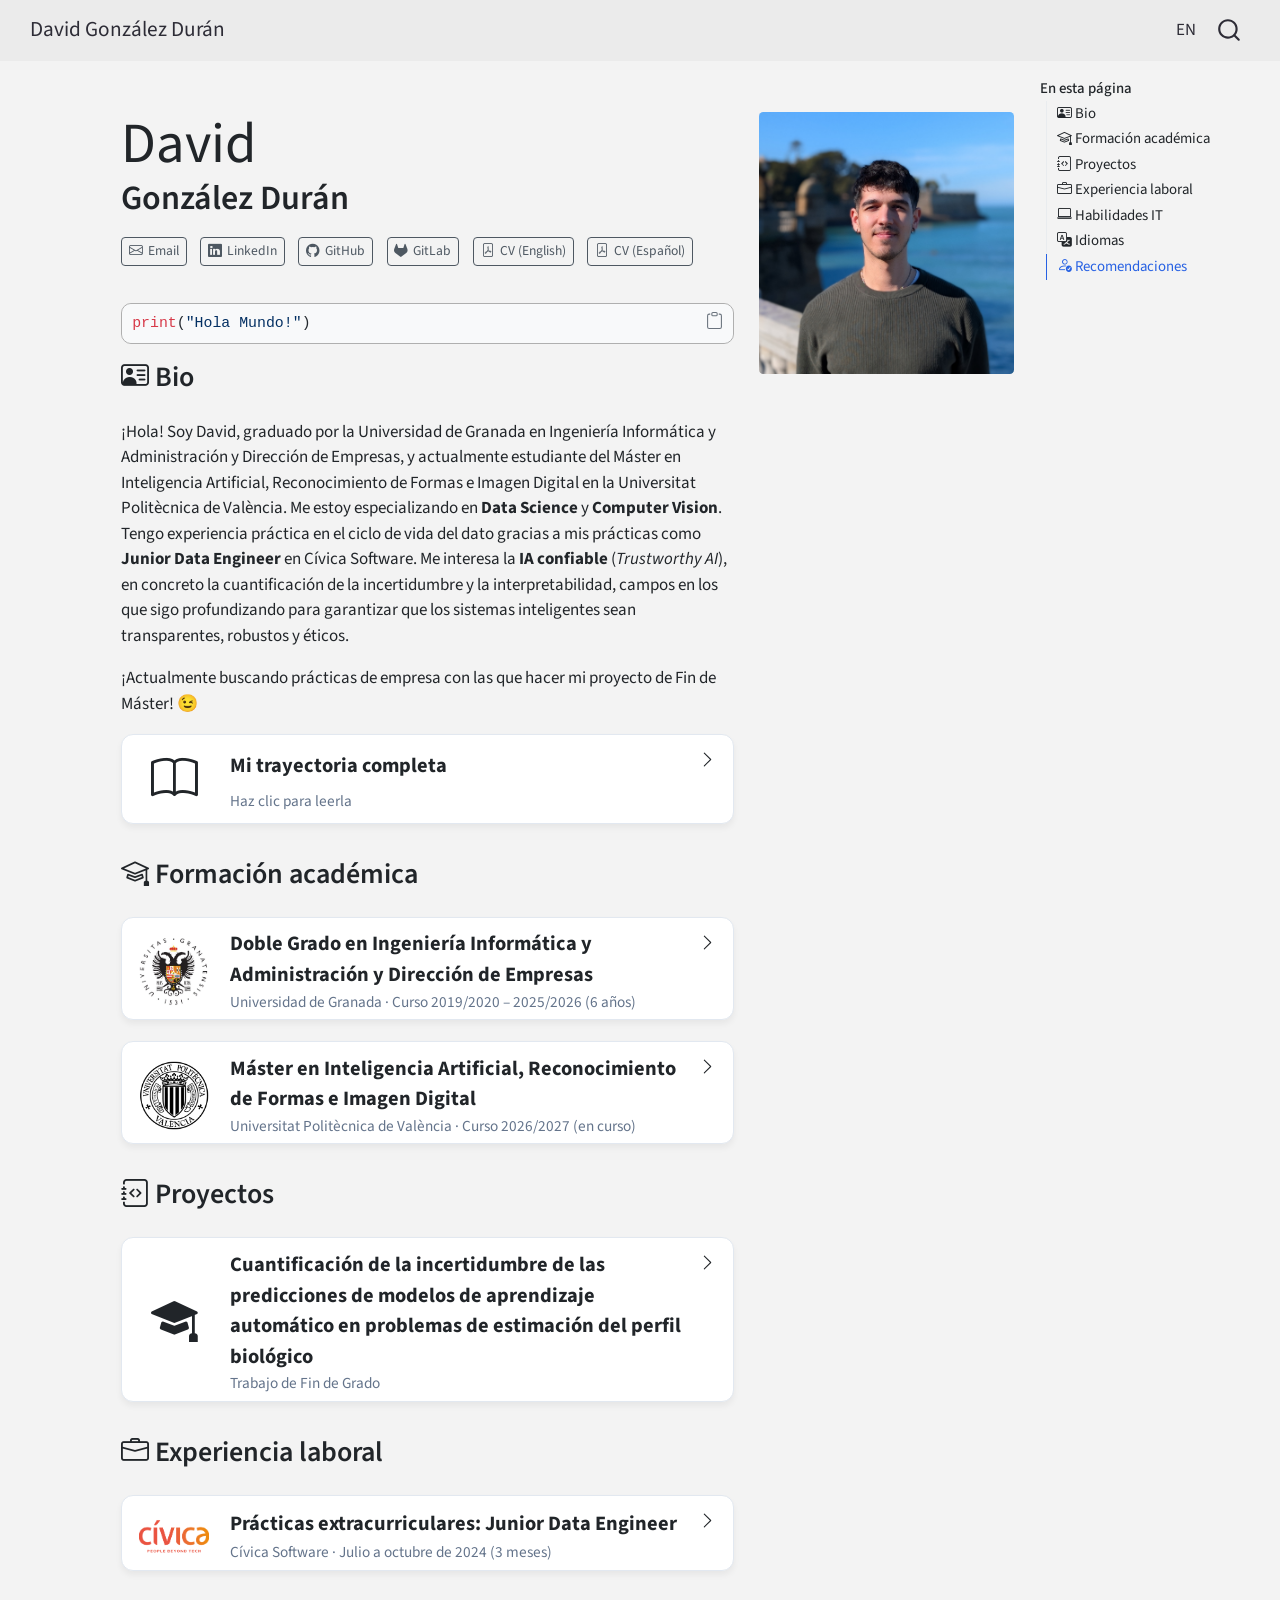
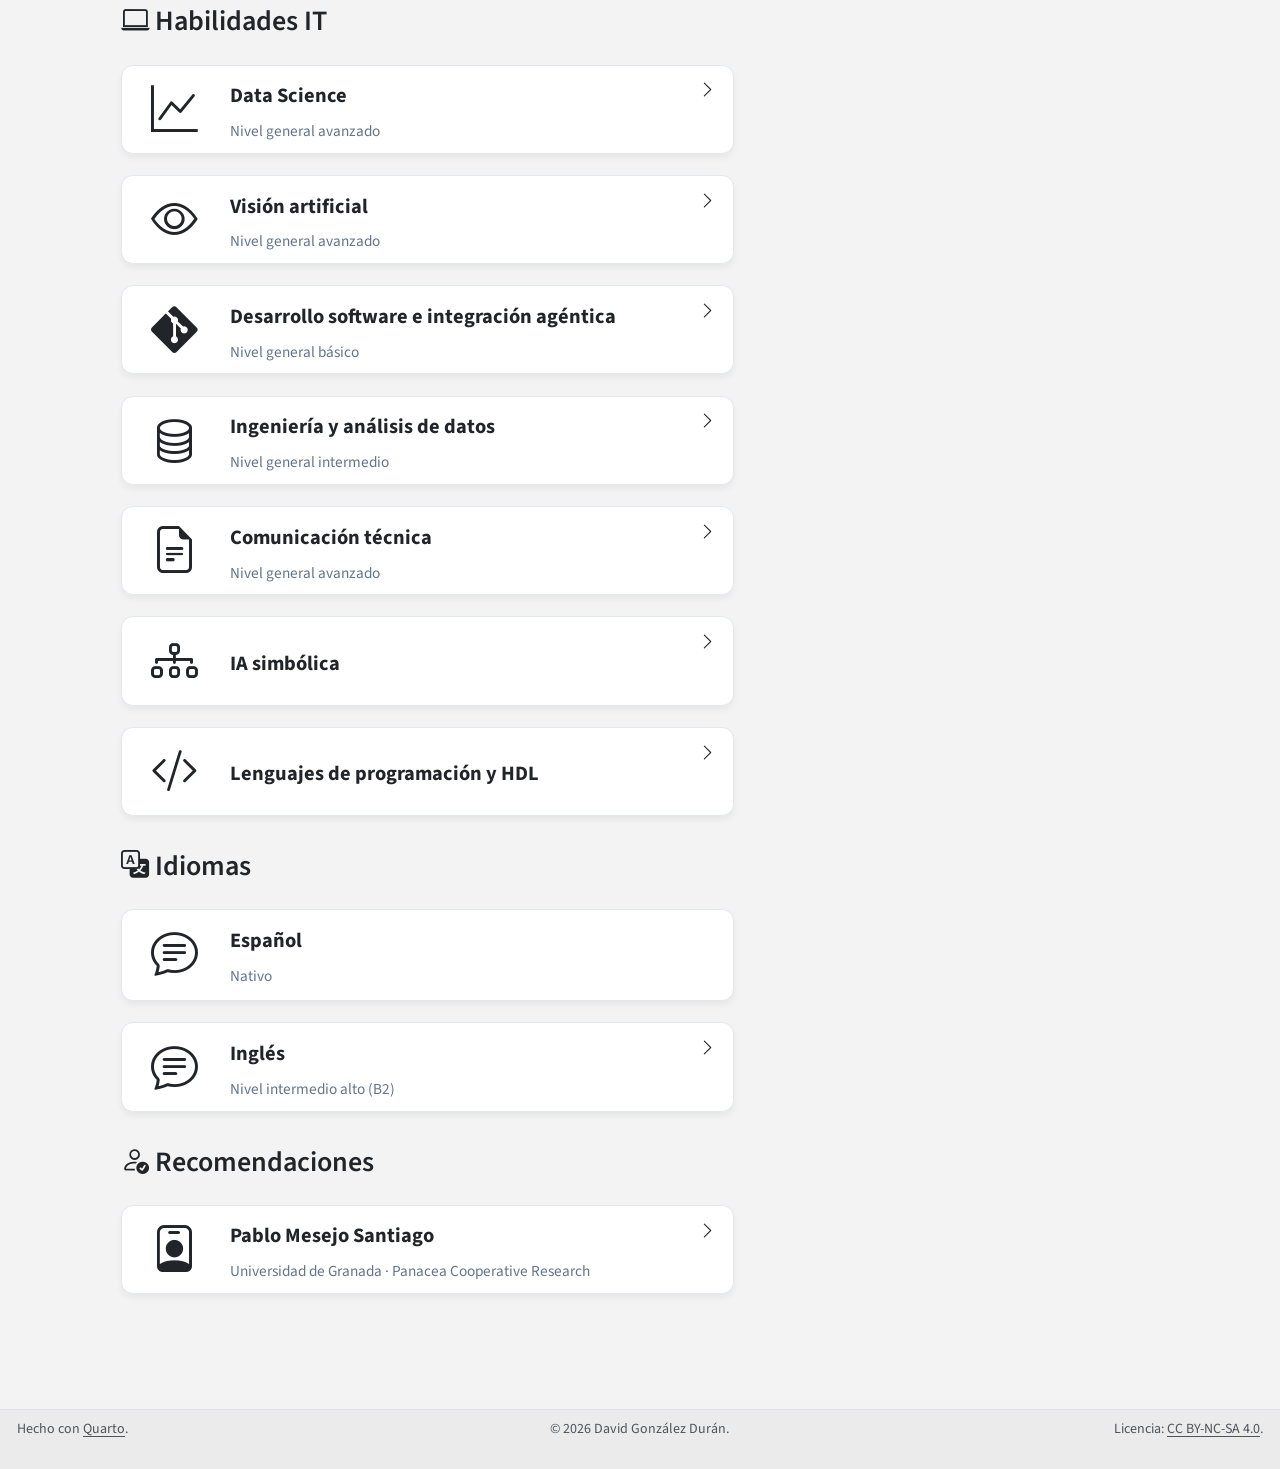
==== commit 7bbccb4f: "Built site for gh-pages" ====
--- a/index.html
+++ b/index.html
@@ -397,16 +397,16 @@
 <i class="callout-icon no-icon"></i>
 </div>
 <div class="callout-title-container flex-fill">
-<span class="screen-reader-only">Nota</span><span class="bi bi-diagram-3 icono"></span> <span class="titulo">IA simbólica</span>
+<span class="screen-reader-only">Nota</span><span class="bi bi-git icono"></span> <span class="titulo">Desarrollo software e integración agéntica</span> <span class="subtitulo">Nivel general básico</span>
 </div>
 <div class="callout-btn-toggle d-inline-block border-0 py-1 ps-1 pe-0 float-end"><i class="callout-toggle"></i></div>
 </div>
 <div id="callout-8" class="callout-8-contents callout-collapse collapse">
 <div class="callout-body-container callout-body">
 <ul>
-<li><strong>Búsqueda heurística</strong>, implementada en <strong>Java</strong>.</li>
-<li><strong>Problemas de satisfacción de restricciones</strong> con <strong>MiniZinc</strong>.</li>
-<li><strong>Planificación automática</strong> con <strong>PDDL</strong>.</li>
+<li><strong>Control de versiones</strong>: uso frecuente de <strong>Git</strong> y <strong>GitHub</strong> para el desarrollo colaborativo y el control de versiones del código.</li>
+<li><strong>Contenedores</strong>: experiencia básica con <strong>Docker</strong> para aislar entornos de uso personal.</li>
+<li><strong>Desarrollo agéntico</strong>: uso de <strong>Claude Code</strong> y <strong>Codex</strong> como agentes de programación en mis proyectos.</li>
 </ul>
 </div>
 </div>
@@ -459,15 +459,16 @@
 <i class="callout-icon no-icon"></i>
 </div>
 <div class="callout-title-container flex-fill">
-<span class="screen-reader-only">Nota</span><span class="bi bi-git icono"></span> <span class="titulo">Ingeniería del software</span> <span class="subtitulo">Nivel general básico</span>
+<span class="screen-reader-only">Nota</span><span class="bi bi-diagram-3 icono"></span> <span class="titulo">IA simbólica</span>
 </div>
 <div class="callout-btn-toggle d-inline-block border-0 py-1 ps-1 pe-0 float-end"><i class="callout-toggle"></i></div>
 </div>
 <div id="callout-11" class="callout-11-contents callout-collapse collapse">
 <div class="callout-body-container callout-body">
 <ul>
-<li><strong>Control de versiones</strong>: uso frecuente de <strong>Git</strong> y <strong>GitHub</strong> para el desarrollo colaborativo y el control de versiones del código.</li>
-<li><strong>Contenedores</strong>: experiencia básica con <strong>Docker</strong> para aislar entornos de uso personal.</li>
+<li><strong>Búsqueda heurística</strong>, implementada en <strong>Java</strong>.</li>
+<li><strong>Problemas de satisfacción de restricciones</strong> con <strong>MiniZinc</strong>.</li>
+<li><strong>Planificación automática</strong> con <strong>PDDL</strong>.</li>
 </ul>
 </div>
 </div>
